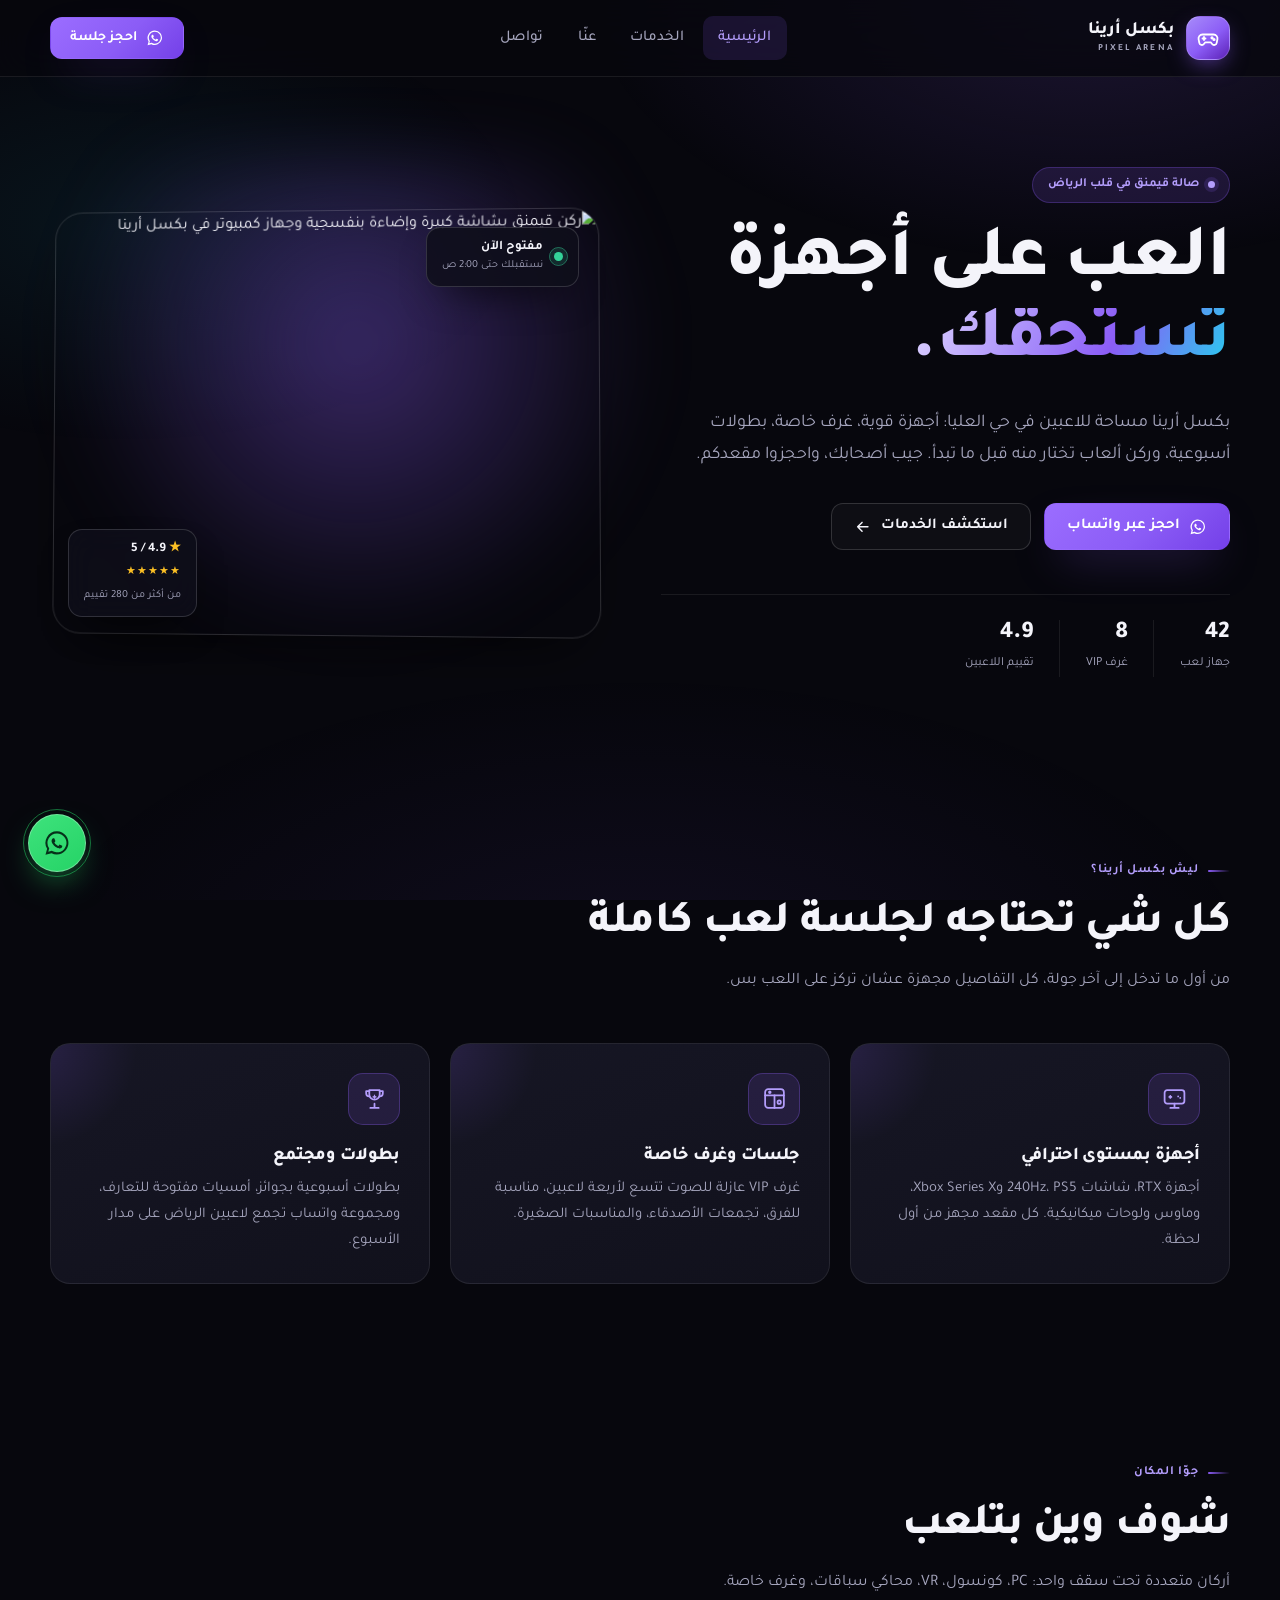
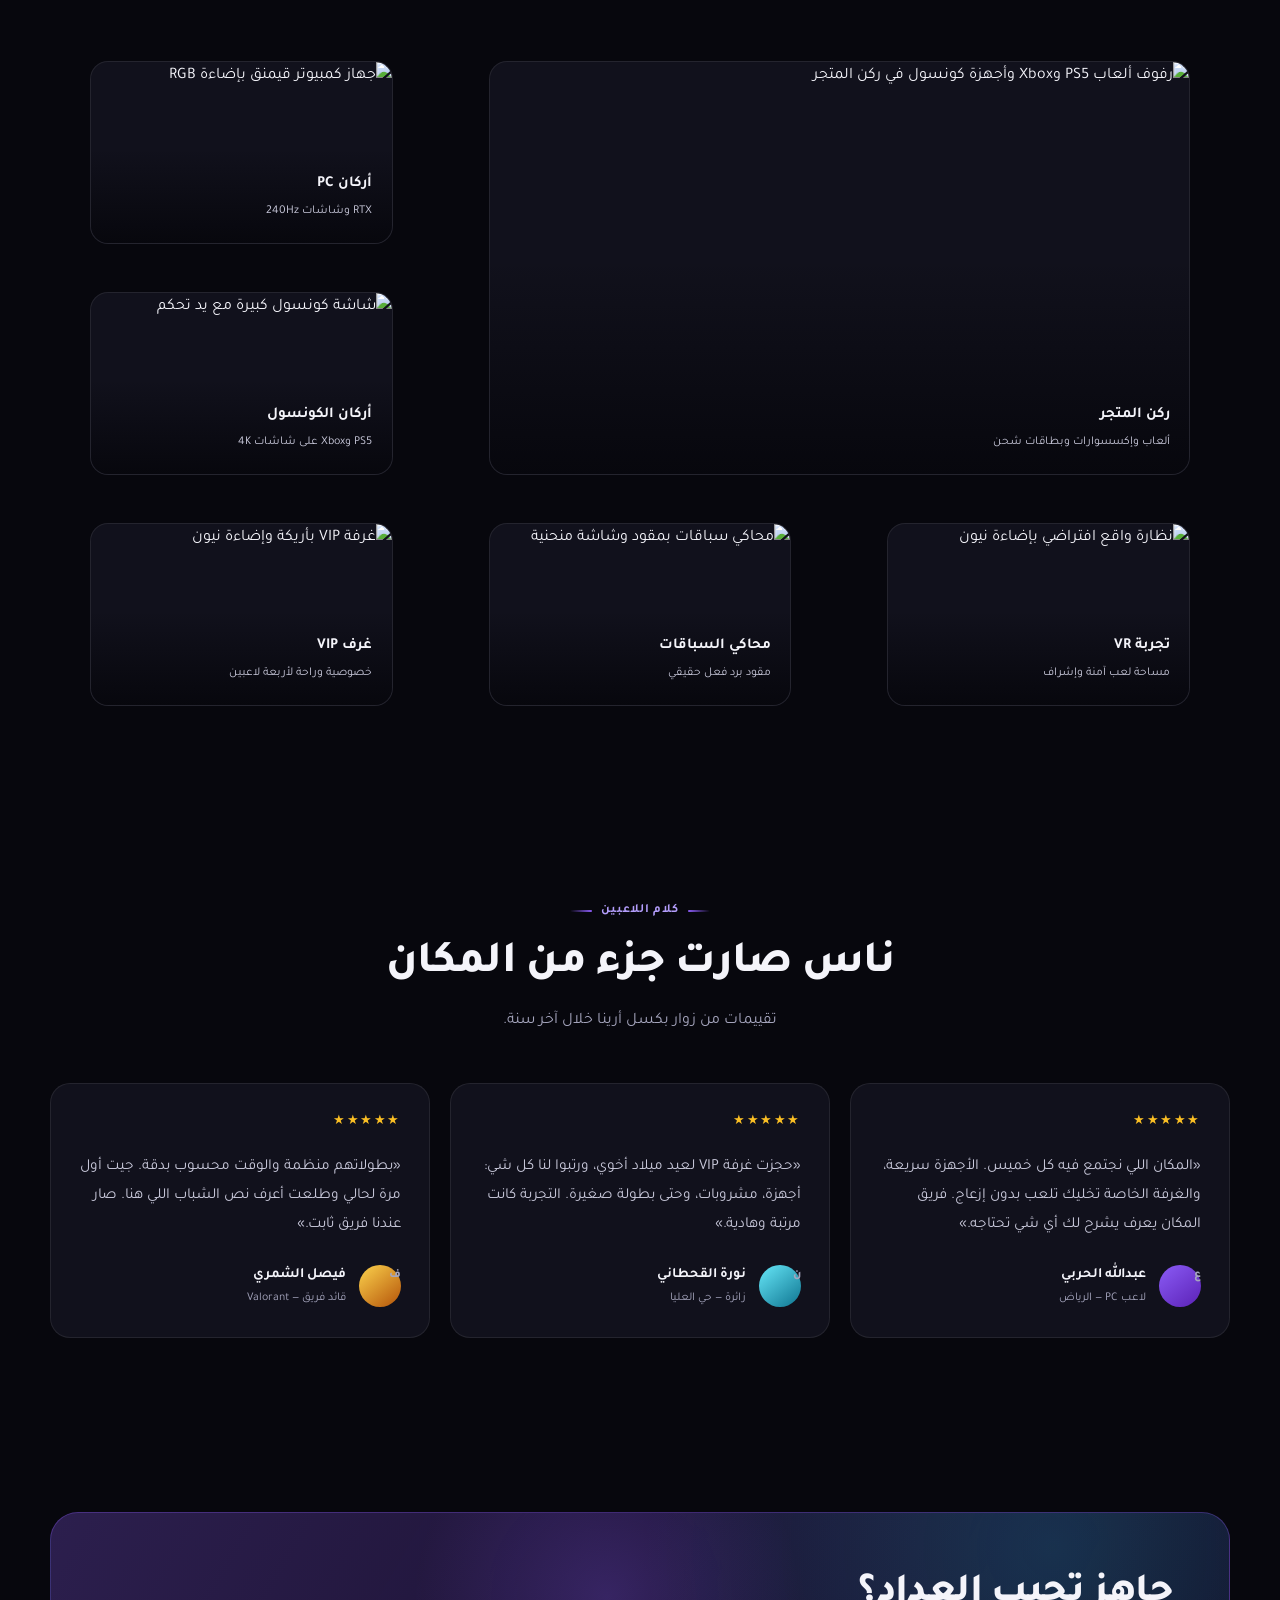
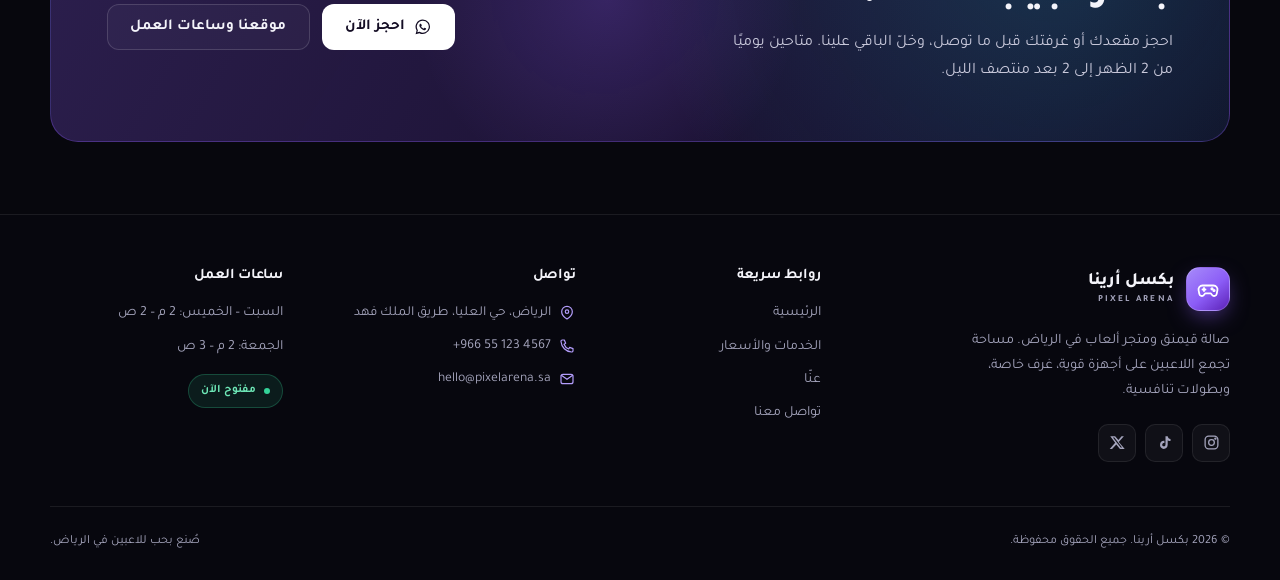
==== index.html @ 1a5d4d5c "Add files via upload" ====
<!DOCTYPE html>
<html lang="ar" dir="rtl">
<head>
  <meta charset="utf-8">
  <meta name="viewport" content="width=device-width, initial-scale=1">
  <title>بكسل أرينا | صالة قيمنق ومتجر ألعاب في الرياض</title>
  <meta name="description" content="بكسل أرينا: صالة قيمنق في حي العليا بالرياض. أجهزة PC وPS5 وVR، غرف VIP خاصة، بطولات أسبوعية، وركن لبيع الألعاب. احجز جلستك عبر واتساب.">
  <meta name="theme-color" content="#07070d">
  <link rel="icon" href="assets/favicon.svg" type="image/svg+xml">
  <link rel="preconnect" href="https://fonts.googleapis.com">
  <link rel="preconnect" href="https://fonts.gstatic.com" crossorigin>
  <link href="https://fonts.googleapis.com/css2?family=Tajawal:wght@400;500;700;800&display=swap" rel="stylesheet">
  <link rel="stylesheet" href="style.css">
  <script>document.documentElement.classList.add("js");</script>
</head>
<body>
  <a class="skip-link" href="#main">تجاوز إلى المحتوى</a>

  <header class="site-header">
    <div class="container header-inner">
      <a class="brand" href="index.html" aria-label="بكسل أرينا — الصفحة الرئيسية">
        <span class="brand-mark" aria-hidden="true">
          <svg viewBox="0 0 24 24" fill="none" stroke="currentColor" stroke-width="1.8" stroke-linecap="round" stroke-linejoin="round">
            <path d="M6.5 8.5h11a4 4 0 0 1 3.9 4.9l-.7 3.4a2.6 2.6 0 0 1-4.6 1.2l-1.4-1.7H9.3l-1.4 1.7a2.6 2.6 0 0 1-4.6-1.2l-.7-3.4a4 4 0 0 1 3.9-4.9Z"/>
            <path d="M8 11v3M6.5 12.5h3"/>
            <circle cx="16" cy="11.8" r=".7" fill="currentColor"/>
            <circle cx="18" cy="13.5" r=".7" fill="currentColor"/>
          </svg>
        </span>
        <span class="brand-text">
          <span class="brand-name">بكسل أرينا</span>
          <span class="brand-sub">PIXEL ARENA</span>
        </span>
      </a>

      <nav class="nav" id="site-nav" aria-label="التنقل الرئيسي">
        <ul class="nav-list">
          <li><a class="nav-link is-active" href="index.html" aria-current="page">الرئيسية</a></li>
          <li><a class="nav-link" href="services.html">الخدمات</a></li>
          <li><a class="nav-link" href="about.html">عنّا</a></li>
          <li><a class="nav-link" href="contact.html">تواصل</a></li>
        </ul>
        <a class="btn btn-primary nav-cta" href="https://wa.me/966551234567?text=مرحبًا%20بكسل%20أرينا،%20أبغى%20أحجز%20جلسة" target="_blank" rel="noopener noreferrer">
          <svg class="icon" viewBox="0 0 24 24" fill="currentColor" aria-hidden="true"><path d="M12.04 2a9.9 9.9 0 0 0-8.5 15l-1.4 5.1 5.2-1.4A9.9 9.9 0 1 0 12.04 2Zm0 1.8a8.1 8.1 0 1 1-4.1 15.1l-.4-.2-3 .8.8-2.9-.2-.4a8.1 8.1 0 0 1 6.9-12.4Zm-3.2 4.1c-.2 0-.5.1-.7.4-.2.3-.8.8-.8 1.9s.8 2.2.9 2.4c.1.2 1.6 2.5 3.9 3.4 1.9.8 2.3.6 2.7.6.4 0 1.3-.5 1.5-1.1.2-.6.2-1 .1-1.1-.1-.1-.2-.2-.4-.3l-1.5-.7c-.2-.1-.4-.1-.5.1l-.6.8c-.1.2-.3.2-.5.1-.2-.1-.9-.3-1.8-1.1-.7-.6-1.1-1.3-1.3-1.5-.1-.2 0-.3.1-.4l.4-.5c.1-.2.1-.3.2-.5.1-.2 0-.3 0-.4l-.7-1.7c-.2-.4-.4-.4-.5-.4h-.5Z"/></svg>
          احجز جلسة
        </a>
      </nav>

      <div class="header-actions">
        <a class="btn btn-primary header-cta" href="https://wa.me/966551234567?text=مرحبًا%20بكسل%20أرينا،%20أبغى%20أحجز%20جلسة" target="_blank" rel="noopener noreferrer">
          <svg class="icon" viewBox="0 0 24 24" fill="currentColor" aria-hidden="true"><path d="M12.04 2a9.9 9.9 0 0 0-8.5 15l-1.4 5.1 5.2-1.4A9.9 9.9 0 1 0 12.04 2Zm0 1.8a8.1 8.1 0 1 1-4.1 15.1l-.4-.2-3 .8.8-2.9-.2-.4a8.1 8.1 0 0 1 6.9-12.4Zm-3.2 4.1c-.2 0-.5.1-.7.4-.2.3-.8.8-.8 1.9s.8 2.2.9 2.4c.1.2 1.6 2.5 3.9 3.4 1.9.8 2.3.6 2.7.6.4 0 1.3-.5 1.5-1.1.2-.6.2-1 .1-1.1-.1-.1-.2-.2-.4-.3l-1.5-.7c-.2-.1-.4-.1-.5.1l-.6.8c-.1.2-.3.2-.5.1-.2-.1-.9-.3-1.8-1.1-.7-.6-1.1-1.3-1.3-1.5-.1-.2 0-.3.1-.4l.4-.5c.1-.2.1-.3.2-.5.1-.2 0-.3 0-.4l-.7-1.7c-.2-.4-.4-.4-.5-.4h-.5Z"/></svg>
          احجز جلسة
        </a>
        <button class="nav-toggle" type="button" aria-label="فتح القائمة" aria-expanded="false" aria-controls="site-nav">
          <span></span><span></span><span></span>
        </button>
      </div>
    </div>
  </header>

  <main id="main">
    <!-- الترحيب -->
    <section class="hero">
      <div class="container hero-grid">
        <div class="hero-copy reveal">
          <span class="eyebrow"><span class="eyebrow-dot"></span> صالة قيمنق في قلب الرياض</span>
          <h1>العب على أجهزة <span class="gradient-text">تستحقك.</span></h1>
          <p class="hero-lead">
            بكسل أرينا مساحة للاعبين في حي العليا: أجهزة قوية، غرف خاصة، بطولات أسبوعية،
            وركن ألعاب تختار منه قبل ما تبدأ. جيب أصحابك، واحجزوا مقعدكم.
          </p>
          <div class="hero-actions">
            <a class="btn btn-primary" href="https://wa.me/966551234567?text=مرحبًا%20بكسل%20أرينا،%20أبغى%20أحجز%20جلسة" target="_blank" rel="noopener noreferrer">
              <svg class="icon" viewBox="0 0 24 24" fill="currentColor" aria-hidden="true"><path d="M12.04 2a9.9 9.9 0 0 0-8.5 15l-1.4 5.1 5.2-1.4A9.9 9.9 0 1 0 12.04 2Zm0 1.8a8.1 8.1 0 1 1-4.1 15.1l-.4-.2-3 .8.8-2.9-.2-.4a8.1 8.1 0 0 1 6.9-12.4Zm-3.2 4.1c-.2 0-.5.1-.7.4-.2.3-.8.8-.8 1.9s.8 2.2.9 2.4c.1.2 1.6 2.5 3.9 3.4 1.9.8 2.3.6 2.7.6.4 0 1.3-.5 1.5-1.1.2-.6.2-1 .1-1.1-.1-.1-.2-.2-.4-.3l-1.5-.7c-.2-.1-.4-.1-.5.1l-.6.8c-.1.2-.3.2-.5.1-.2-.1-.9-.3-1.8-1.1-.7-.6-1.1-1.3-1.3-1.5-.1-.2 0-.3.1-.4l.4-.5c.1-.2.1-.3.2-.5.1-.2 0-.3 0-.4l-.7-1.7c-.2-.4-.4-.4-.5-.4h-.5Z"/></svg>
              احجز عبر واتساب
            </a>
            <a class="btn btn-ghost" href="services.html">
              استكشف الخدمات
              <svg class="icon" viewBox="0 0 24 24" fill="none" stroke="currentColor" stroke-width="2" stroke-linecap="round" stroke-linejoin="round" aria-hidden="true"><path d="M19 12H5M11 18l-6-6 6-6"/></svg>
            </a>
          </div>
          <div class="hero-stats">
            <div class="hero-stat"><strong>42</strong><span>جهاز لعب</span></div>
            <div class="hero-stat"><strong>8</strong><span>غرف VIP</span></div>
            <div class="hero-stat"><strong>4.9</strong><span>تقييم اللاعبين</span></div>
          </div>
        </div>

        <div class="hero-visual reveal">
          <div class="hero-art">
            <img src="assets/hero.svg" alt="ركن قيمنق بشاشة كبيرة وإضاءة بنفسجية وجهاز كمبيوتر في بكسل أرينا" width="900" height="700">
          </div>
          <div class="float-badge float-badge--open">
            <span class="live-dot" aria-hidden="true"></span>
            <div>
              <strong>مفتوح الآن</strong>
              <small>نستقبلك حتى 2:00 ص</small>
            </div>
          </div>
          <div class="float-badge float-badge--rating">
            <div>
              <strong><span class="rating-star">★</span> 4.9 / 5</strong>
              <span class="rating-stars" aria-hidden="true">★★★★★</span>
              <small>من أكثر من 280 تقييم</small>
            </div>
          </div>
        </div>
      </div>
    </section>

    <!-- المميزات -->
    <section class="section" aria-labelledby="features-title">
      <div class="container">
        <div class="section-head reveal">
          <span class="kicker">ليش بكسل أرينا؟</span>
          <h2 class="section-title" id="features-title">كل شي تحتاجه لجلسة لعب كاملة</h2>
          <p class="section-text">
            من أول ما تدخل إلى آخر جولة، كل التفاصيل مجهزة عشان تركز على اللعب بس.
          </p>
        </div>

        <div class="features-grid">
          <article class="feature-card reveal">
            <span class="feature-icon" aria-hidden="true">
              <svg viewBox="0 0 24 24" fill="none" stroke="currentColor" stroke-width="1.7" stroke-linecap="round" stroke-linejoin="round">
                <rect x="2.5" y="4" width="19" height="13" rx="2.5"/>
                <path d="M8 21h8M12 17v4"/>
                <path d="M7 10.5h2M8 9.5v2M15.5 10h.01M17.5 11.5h.01"/>
              </svg>
            </span>
            <h3>أجهزة بمستوى احترافي</h3>
            <p>أجهزة RTX، شاشات 240Hz، PS5 وXbox Series X، وماوس ولوحات ميكانيكية. كل مقعد مجهز من أول لحظة.</p>
          </article>

          <article class="feature-card reveal">
            <span class="feature-icon" aria-hidden="true">
              <svg viewBox="0 0 24 24" fill="none" stroke="currentColor" stroke-width="1.7" stroke-linecap="round" stroke-linejoin="round">
                <rect x="3" y="3" width="18" height="18" rx="3"/>
                <path d="M3 9h18"/>
                <path d="M12 9v12"/>
                <circle cx="7.5" cy="6" r=".8" fill="currentColor"/>
                <circle cx="16.5" cy="15.5" r="1.6"/>
              </svg>
            </span>
            <h3>جلسات وغرف خاصة</h3>
            <p>غرف VIP عازلة للصوت تتسع لأربعة لاعبين، مناسبة للفرق، تجمعات الأصدقاء، والمناسبات الصغيرة.</p>
          </article>

          <article class="feature-card reveal">
            <span class="feature-icon" aria-hidden="true">
              <svg viewBox="0 0 24 24" fill="none" stroke="currentColor" stroke-width="1.7" stroke-linecap="round" stroke-linejoin="round">
                <path d="M8 21h8M12 17v4M7 4h10v4a5 5 0 0 1-10 0Z"/>
                <path d="M7 5H4v2a3 3 0 0 0 3 3M17 5h3v2a3 3 0 0 1-3 3"/>
                <path d="m12 8 .8 1.7 1.7.8-1.7.8L12 13l-.8-1.7-1.7-.8 1.7-.8Z" fill="currentColor" stroke="none"/>
              </svg>
            </span>
            <h3>بطولات ومجتمع</h3>
            <p>بطولات أسبوعية بجوائز، أمسيات مفتوحة للتعارف، ومجموعة واتساب تجمع لاعبين الرياض على مدار الأسبوع.</p>
          </article>
        </div>
      </div>
    </section>

    <!-- الصور -->
    <section class="section section--tight" aria-labelledby="gallery-title">
      <div class="container">
        <div class="section-head reveal">
          <span class="kicker">جوّا المكان</span>
          <h2 class="section-title" id="gallery-title">شوف وين بتلعب</h2>
          <p class="section-text">
            أركان متعددة تحت سقف واحد: PC، كونسول، VR، محاكي سباقات، وغرف خاصة.
          </p>
        </div>

        <div class="gallery-grid">
          <figure class="gallery-item gallery-item--featured reveal">
            <img src="assets/games-store.webp" alt="رفوف ألعاب PS5 وXbox وأجهزة كونسول في ركن المتجر" width="960" height="540" loading="lazy">
            <figcaption class="gallery-caption">
              <strong>ركن المتجر</strong>
              <span>ألعاب وإكسسوارات وبطاقات شحن</span>
            </figcaption>
          </figure>

          <figure class="gallery-item reveal">
            <img src="assets/pc.svg" alt="جهاز كمبيوتر قيمنق بإضاءة RGB" width="800" height="600" loading="lazy">
            <figcaption class="gallery-caption">
              <strong>أركان PC</strong>
              <span>RTX وشاشات 240Hz</span>
            </figcaption>
          </figure>

          <figure class="gallery-item reveal">
            <img src="assets/console.svg" alt="شاشة كونسول كبيرة مع يد تحكم" width="800" height="600" loading="lazy">
            <figcaption class="gallery-caption">
              <strong>أركان الكونسول</strong>
              <span>PS5 وXbox على شاشات 4K</span>
            </figcaption>
          </figure>

          <figure class="gallery-item reveal">
            <img src="assets/vr.svg" alt="نظارة واقع افتراضي بإضاءة نيون" width="800" height="600" loading="lazy">
            <figcaption class="gallery-caption">
              <strong>تجربة VR</strong>
              <span>مساحة لعب آمنة وإشراف</span>
            </figcaption>
          </figure>

          <figure class="gallery-item reveal">
            <img src="assets/racing.svg" alt="محاكي سباقات بمقود وشاشة منحنية" width="800" height="600" loading="lazy">
            <figcaption class="gallery-caption">
              <strong>محاكي السباقات</strong>
              <span>مقود برد فعل حقيقي</span>
            </figcaption>
          </figure>

          <figure class="gallery-item reveal">
            <img src="assets/lounge.svg" alt="غرفة VIP بأريكة وإضاءة نيون" width="800" height="600" loading="lazy">
            <figcaption class="gallery-caption">
              <strong>غرف VIP</strong>
              <span>خصوصية وراحة لأربعة لاعبين</span>
            </figcaption>
          </figure>
        </div>
      </div>
    </section>

    <!-- الآراء -->
    <section class="section" aria-labelledby="reviews-title">
      <div class="container">
        <div class="section-head section-head--center reveal">
          <span class="kicker">كلام اللاعبين</span>
          <h2 class="section-title" id="reviews-title">ناس صارت جزء من المكان</h2>
          <p class="section-text">تقييمات من زوار بكسل أرينا خلال آخر سنة.</p>
        </div>

        <div class="testimonials-grid">
          <article class="quote-card reveal">
            <div class="quote-stars" aria-label="تقييم 5 من 5">★★★★★</div>
            <blockquote>
              «المكان اللي نجتمع فيه كل خميس. الأجهزة سريعة، والغرفة الخاصة تخليك تلعب بدون إزعاج.
              فريق المكان يعرف يشرح لك أي شي تحتاجه.»
            </blockquote>
            <div class="quote-person">
              <span class="avatar" aria-hidden="true">ع</span>
              <div>
                <strong>عبدالله الحربي</strong>
                <span>لاعب PC — الرياض</span>
              </div>
            </div>
          </article>

          <article class="quote-card reveal">
            <div class="quote-stars" aria-label="تقييم 5 من 5">★★★★★</div>
            <blockquote>
              «حجزت غرفة VIP لعيد ميلاد أخوي، ورتبوا لنا كل شي: أجهزة، مشروبات، وحتى بطولة صغيرة.
              التجربة كانت مرتبة وهادية.»
            </blockquote>
            <div class="quote-person">
              <span class="avatar avatar--cyan" aria-hidden="true">ن</span>
              <div>
                <strong>نورة القحطاني</strong>
                <span>زائرة — حي العليا</span>
              </div>
            </div>
          </article>

          <article class="quote-card reveal">
            <div class="quote-stars" aria-label="تقييم 5 من 5">★★★★★</div>
            <blockquote>
              «بطولاتهم منظمة والوقت محسوب بدقة. جيت أول مرة لحالي وطلعت أعرف نص الشباب اللي هنا.
              صار عندنا فريق ثابت.»
            </blockquote>
            <div class="quote-person">
              <span class="avatar avatar--amber" aria-hidden="true">ف</span>
              <div>
                <strong>فيصل الشمري</strong>
                <span>قائد فريق — Valorant</span>
              </div>
            </div>
          </article>
        </div>
      </div>
    </section>

    <!-- دعوة للحجز -->
    <section class="section section--tight">
      <div class="container">
        <div class="cta-band reveal">
          <div>
            <h2>جاهز تجيب العداد؟</h2>
            <p>احجز مقعدك أو غرفتك قبل ما توصل، وخلّ الباقي علينا. متاحين يوميًا من 2 الظهر إلى 2 بعد منتصف الليل.</p>
          </div>
          <div class="cta-actions">
            <a class="btn btn-light" href="https://wa.me/966551234567?text=مرحبًا%20بكسل%20أرينا،%20أبغى%20أحجز%20جلسة" target="_blank" rel="noopener noreferrer">
              <svg class="icon" viewBox="0 0 24 24" fill="currentColor" aria-hidden="true"><path d="M12.04 2a9.9 9.9 0 0 0-8.5 15l-1.4 5.1 5.2-1.4A9.9 9.9 0 1 0 12.04 2Zm0 1.8a8.1 8.1 0 1 1-4.1 15.1l-.4-.2-3 .8.8-2.9-.2-.4a8.1 8.1 0 0 1 6.9-12.4Zm-3.2 4.1c-.2 0-.5.1-.7.4-.2.3-.8.8-.8 1.9s.8 2.2.9 2.4c.1.2 1.6 2.5 3.9 3.4 1.9.8 2.3.6 2.7.6.4 0 1.3-.5 1.5-1.1.2-.6.2-1 .1-1.1-.1-.1-.2-.2-.4-.3l-1.5-.7c-.2-.1-.4-.1-.5.1l-.6.8c-.1.2-.3.2-.5.1-.2-.1-.9-.3-1.8-1.1-.7-.6-1.1-1.3-1.3-1.5-.1-.2 0-.3.1-.4l.4-.5c.1-.2.1-.3.2-.5.1-.2 0-.3 0-.4l-.7-1.7c-.2-.4-.4-.4-.5-.4h-.5Z"/></svg>
              احجز الآن
            </a>
            <a class="btn btn-ghost" href="contact.html">موقعنا وساعات العمل</a>
          </div>
        </div>
      </div>
    </section>
  </main>

  <footer class="site-footer">
    <div class="container">
      <div class="footer-grid">
        <div class="footer-brand">
          <a class="brand" href="index.html" aria-label="بكسل أرينا — الصفحة الرئيسية">
            <span class="brand-mark" aria-hidden="true">
              <svg viewBox="0 0 24 24" fill="none" stroke="currentColor" stroke-width="1.8" stroke-linecap="round" stroke-linejoin="round">
                <path d="M6.5 8.5h11a4 4 0 0 1 3.9 4.9l-.7 3.4a2.6 2.6 0 0 1-4.6 1.2l-1.4-1.7H9.3l-1.4 1.7a2.6 2.6 0 0 1-4.6-1.2l-.7-3.4a4 4 0 0 1 3.9-4.9Z"/>
                <path d="M8 11v3M6.5 12.5h3"/>
                <circle cx="16" cy="11.8" r=".7" fill="currentColor"/>
                <circle cx="18" cy="13.5" r=".7" fill="currentColor"/>
              </svg>
            </span>
            <span class="brand-text">
              <span class="brand-name">بكسل أرينا</span>
              <span class="brand-sub">PIXEL ARENA</span>
            </span>
          </a>
          <p>صالة قيمنق ومتجر ألعاب في الرياض. مساحة تجمع اللاعبين على أجهزة قوية، غرف خاصة، وبطولات تنافسية.</p>
          <div class="socials">
            <a class="social-link" href="https://www.instagram.com/" target="_blank" rel="noopener noreferrer" aria-label="إنستغرام بكسل أرينا">
              <svg viewBox="0 0 24 24" fill="none" stroke="currentColor" stroke-width="1.8" stroke-linecap="round" stroke-linejoin="round" aria-hidden="true"><rect x="3" y="3" width="18" height="18" rx="5"/><circle cx="12" cy="12" r="4"/><circle cx="17.5" cy="6.5" r=".8" fill="currentColor"/></svg>
            </a>
            <a class="social-link" href="https://www.tiktok.com/" target="_blank" rel="noopener noreferrer" aria-label="تيك توك بكسل أرينا">
              <svg viewBox="0 0 24 24" fill="currentColor" aria-hidden="true"><path d="M16.5 3c.4 2.2 1.8 3.7 4 4v3c-1.5 0-2.9-.5-4-1.3v6.6c0 3.6-2.4 5.7-5.5 5.7A5.3 5.3 0 0 1 5.7 15c0-3.3 2.7-5.6 6.2-5.3v3.1c-1.7-.3-3.1.7-3.1 2.2 0 1.4 1 2.4 2.3 2.4 1.4 0 2.3-1 2.3-2.7V3Z"/></svg>
            </a>
            <a class="social-link" href="https://x.com/" target="_blank" rel="noopener noreferrer" aria-label="إكس بكسل أرينا">
              <svg viewBox="0 0 24 24" fill="currentColor" aria-hidden="true"><path d="M17.7 3H21l-7.2 8.2L22.2 21H15.5l-5.2-6.2L4.3 21H1l7.7-8.8L1.8 3h6.8l4.7 5.6Zm-1.2 16h1.9L7.5 4.9H5.5Z"/></svg>
            </a>
          </div>
        </div>

        <div>
          <h3 class="footer-title">روابط سريعة</h3>
          <ul class="footer-links">
            <li><a href="index.html">الرئيسية</a></li>
            <li><a href="services.html">الخدمات والأسعار</a></li>
            <li><a href="about.html">عنّا</a></li>
            <li><a href="contact.html">تواصل معنا</a></li>
          </ul>
        </div>

        <div>
          <h3 class="footer-title">تواصل</h3>
          <ul class="footer-links footer-contact">
            <li>
              <svg class="icon" viewBox="0 0 24 24" fill="none" stroke="currentColor" stroke-width="1.8" stroke-linecap="round" stroke-linejoin="round" aria-hidden="true"><path d="M20 10c0 6-8 11-8 11S4 16 4 10a8 8 0 1 1 16 0Z"/><circle cx="12" cy="10" r="2.6"/></svg>
              <span>الرياض، حي العليا، طريق الملك فهد</span>
            </li>
            <li>
              <svg class="icon" viewBox="0 0 24 24" fill="none" stroke="currentColor" stroke-width="1.8" stroke-linecap="round" stroke-linejoin="round" aria-hidden="true"><path d="M5 3h3l2 5-2.5 1.5a12 12 0 0 0 7 7L16 14l5 2v3a2 2 0 0 1-2.2 2A17 17 0 0 1 3 5.2 2 2 0 0 1 5 3Z"/></svg>
              <a href="tel:+966551234567" dir="ltr">+966 55 123 4567</a>
            </li>
            <li>
              <svg class="icon" viewBox="0 0 24 24" fill="none" stroke="currentColor" stroke-width="1.8" stroke-linecap="round" stroke-linejoin="round" aria-hidden="true"><rect x="3" y="5" width="18" height="14" rx="3"/><path d="m3.5 6.5 8.5 6 8.5-6"/></svg>
              <a href="mailto:hello@pixelarena.sa" dir="ltr">hello@pixelarena.sa</a>
            </li>
          </ul>
        </div>

        <div>
          <h3 class="footer-title">ساعات العمل</h3>
          <ul class="footer-links">
            <li>السبت – الخميس: 2 م – 2 ص</li>
            <li>الجمعة: 2 م – 3 ص</li>
          </ul>
          <span class="hours-badge">مفتوح الآن</span>
        </div>
      </div>

      <div class="footer-bottom">
        <p>© <span data-year>2026</span> بكسل أرينا. جميع الحقوق محفوظة.</p>
        <p>صُنع بحب للاعبين في الرياض.</p>
      </div>
    </div>
  </footer>

  <a class="wa-float" href="https://wa.me/966551234567?text=مرحبًا%20بكسل%20أرينا،%20أبغى%20أحجز%20جلسة" target="_blank" rel="noopener noreferrer" aria-label="تواصل مع بكسل أرينا عبر واتساب">
    <svg viewBox="0 0 24 24" fill="currentColor" aria-hidden="true"><path d="M12.04 2a9.9 9.9 0 0 0-8.5 15l-1.4 5.1 5.2-1.4A9.9 9.9 0 1 0 12.04 2Zm0 1.8a8.1 8.1 0 1 1-4.1 15.1l-.4-.2-3 .8.8-2.9-.2-.4a8.1 8.1 0 0 1 6.9-12.4Zm-3.2 4.1c-.2 0-.5.1-.7.4-.2.3-.8.8-.8 1.9s.8 2.2.9 2.4c.1.2 1.6 2.5 3.9 3.4 1.9.8 2.3.6 2.7.6.4 0 1.3-.5 1.5-1.1.2-.6.2-1 .1-1.1-.1-.1-.2-.2-.4-.3l-1.5-.7c-.2-.1-.4-.1-.5.1l-.6.8c-.1.2-.3.2-.5.1-.2-.1-.9-.3-1.8-1.1-.7-.6-1.1-1.3-1.3-1.5-.1-.2 0-.3.1-.4l.4-.5c.1-.2.1-.3.2-.5.1-.2 0-.3 0-.4l-.7-1.7c-.2-.4-.4-.4-.5-.4h-.5Z"/></svg>
  </a>

  <script src="script.js" defer></script>
</body>
</html>
---- style.css ----
/* ============================================================
   بكسل أرينا — بكسل أرينا | PIXEL ARENA
   ملف الأنماط المشترك لجميع الصفحات
   ============================================================ */

/* ---------- 1. المتغيرات والأساسيات ---------- */
:root {
  --bg: #07070d;
  --bg-soft: #0b0b14;
  --surface: #11111c;
  --surface-2: #161624;
  --surface-3: #1d1d2e;

  --text: #f4f4fa;
  --muted: #a5a5bd;
  --muted-strong: #c9c9db;

  --accent: #8b5cf6;
  --accent-strong: #b39dfb;
  --accent-deep: #5b21b6;
  --accent-soft: rgba(139, 92, 246, 0.14);
  --cyan: #22d3ee;
  --green: #25d366;
  --amber: #fbbf24;

  --line: rgba(255, 255, 255, 0.08);
  --line-strong: rgba(255, 255, 255, 0.15);

  --radius-sm: 12px;
  --radius: 20px;
  --radius-lg: 28px;

  --shadow: 0 24px 60px -24px rgba(0, 0, 0, 0.85);
  --shadow-accent: 0 18px 45px -18px rgba(139, 92, 246, 0.6);

  --container: 1180px;
  --gutter: clamp(1rem, 4vw, 2.5rem);
  --header-h: 76px;

  --font: "Tajawal", "Segoe UI", Tahoma, sans-serif;

  --ease: cubic-bezier(0.22, 1, 0.36, 1);
}

*,
*::before,
*::after {
  box-sizing: border-box;
}

html {
  scroll-behavior: smooth;
  -webkit-text-size-adjust: 100%;
  scroll-padding-block-start: calc(var(--header-h) + 1.5rem);
}

body {
  margin: 0;
  min-height: 100vh;
  overflow-x: hidden;
  font-family: var(--font);
  font-size: 1rem;
  line-height: 1.75;
  color: var(--text);
  background-color: var(--bg);
  text-rendering: optimizeLegibility;
  -webkit-font-smoothing: antialiased;
}

body::before {
  content: "";
  position: fixed;
  inset: 0;
  z-index: -1;
  pointer-events: none;
  background:
    radial-gradient(ellipse 60% 45% at 85% 0%, rgba(139, 92, 246, 0.16), transparent 65%),
    radial-gradient(ellipse 45% 35% at 10% 25%, rgba(34, 211, 238, 0.07), transparent 70%),
    radial-gradient(ellipse 70% 50% at 50% 110%, rgba(139, 92, 246, 0.08), transparent 70%);
}

h1,
h2,
h3,
h4 {
  margin: 0;
  font-weight: 800;
  line-height: 1.25;
  letter-spacing: -0.015em;
}

p {
  margin: 0;
}

ul,
ol {
  margin: 0;
  padding: 0;
  list-style: none;
}

a {
  color: inherit;
  text-decoration: none;
}

img,
svg {
  display: block;
  max-width: 100%;
}

img {
  height: auto;
}

button,
input,
select,
textarea {
  font: inherit;
  color: inherit;
}

button {
  cursor: pointer;
}

::selection {
  color: #fff;
  background: var(--accent);
}

:focus-visible {
  outline: 2px solid var(--accent-strong);
  outline-offset: 3px;
  border-radius: 6px;
}

/* ---------- 2. أدوات مساعدة ---------- */
.container {
  width: min(var(--container), calc(100% - (var(--gutter) * 2)));
  margin-inline: auto;
}

.sr-only {
  position: absolute;
  width: 1px;
  height: 1px;
  padding: 0;
  margin: -1px;
  overflow: hidden;
  clip: rect(0, 0, 0, 0);
  white-space: nowrap;
  border: 0;
}

.skip-link {
  position: fixed;
  inset-block-start: 0.75rem;
  inset-inline-start: 0.75rem;
  z-index: 200;
  padding: 0.7rem 1.1rem;
  font-weight: 700;
  color: #0b0714;
  background: var(--accent-strong);
  border-radius: 10px;
  transform: translateY(-160%);
  transition: transform 0.25s var(--ease);
}

.skip-link:focus {
  transform: translateY(0);
}

.icon {
  width: 1.25rem;
  height: 1.25rem;
  flex-shrink: 0;
}

/* ---------- 3. الأزرار ---------- */
.btn {
  display: inline-flex;
  align-items: center;
  justify-content: center;
  gap: 0.55rem;
  padding: 0.82rem 1.4rem;
  font-size: 0.95rem;
  font-weight: 700;
  line-height: 1.2;
  border: 1px solid transparent;
  border-radius: 12px;
  transition:
    transform 0.25s var(--ease),
    background-color 0.25s ease,
    border-color 0.25s ease,
    box-shadow 0.25s ease;
}

.btn .icon {
  width: 1.1rem;
  height: 1.1rem;
}

.btn:hover {
  transform: translateY(-2px);
}

.btn:active {
  transform: translateY(0);
}

.btn-primary {
  color: #fff;
  background: linear-gradient(135deg, #9b6dff, var(--accent) 55%, #7440e8);
  box-shadow: var(--shadow-accent);
}

.btn-primary:hover {
  box-shadow: 0 22px 50px -16px rgba(139, 92, 246, 0.8);
}

.btn-ghost {
  color: var(--text);
  background: rgba(255, 255, 255, 0.03);
  border-color: var(--line-strong);
}

.btn-ghost:hover {
  background: rgba(255, 255, 255, 0.07);
  border-color: rgba(255, 255, 255, 0.28);
}

.btn-light {
  color: #140d24;
  background: #fff;
}

.btn-light:hover {
  background: #ece7ff;
}

.btn-block {
  width: 100%;
}

/* ---------- 4. الترويسة والتنقل ---------- */
.site-header {
  position: sticky;
  inset-block-start: 0;
  z-index: 100;
  background: rgba(7, 7, 13, 0.78);
  border-block-end: 1px solid var(--line);
  -webkit-backdrop-filter: blur(18px);
  backdrop-filter: blur(18px);
}

.header-inner {
  display: flex;
  align-items: center;
  justify-content: space-between;
  gap: 1.5rem;
  min-height: var(--header-h);
}

.brand {
  display: inline-flex;
  align-items: center;
  gap: 0.75rem;
  flex-shrink: 0;
}

.brand-mark {
  display: grid;
  place-items: center;
  width: 44px;
  height: 44px;
  color: #fff;
  background: linear-gradient(140deg, #a78bfa, var(--accent) 55%, var(--accent-deep));
  border: 1px solid rgba(255, 255, 255, 0.18);
  border-radius: 14px;
  box-shadow: 0 8px 24px -8px rgba(139, 92, 246, 0.8);
}

.brand-mark svg {
  width: 24px;
  height: 24px;
}

.brand-text {
  display: flex;
  flex-direction: column;
  line-height: 1.15;
}

.brand-name {
  font-size: 1.08rem;
  font-weight: 800;
}

.brand-sub {
  margin-block-start: 0.22rem;
  font-size: 0.58rem;
  font-weight: 700;
  letter-spacing: 0.24em;
  color: var(--muted);
}

.nav-list {
  display: flex;
  align-items: center;
  gap: 0.25rem;
}

.nav-link {
  display: block;
  padding: 0.55rem 0.95rem;
  font-size: 0.94rem;
  font-weight: 500;
  color: var(--muted);
  border-radius: 10px;
  transition:
    color 0.2s ease,
    background-color 0.2s ease;
}

.nav-link:hover {
  color: var(--text);
  background: rgba(255, 255, 255, 0.05);
}

.nav-link.is-active {
  color: var(--accent-strong);
  background: var(--accent-soft);
}

.header-actions {
  display: flex;
  align-items: center;
  gap: 0.75rem;
}

.header-cta {
  padding: 0.7rem 1.2rem;
  font-size: 0.88rem;
}

.nav-cta {
  display: none;
}

.nav-toggle {
  display: none;
  flex-direction: column;
  justify-content: center;
  gap: 5px;
  width: 44px;
  height: 44px;
  padding: 0;
  background: rgba(255, 255, 255, 0.04);
  border: 1px solid var(--line-strong);
  border-radius: 12px;
}

.nav-toggle span {
  display: block;
  width: 18px;
  height: 2px;
  margin-inline: auto;
  background: var(--text);
  border-radius: 2px;
  transition:
    transform 0.25s var(--ease),
    opacity 0.2s ease;
}

.nav-toggle[aria-expanded="true"] span:nth-child(1) {
  transform: translateY(7px) rotate(45deg);
}

.nav-toggle[aria-expanded="true"] span:nth-child(2) {
  opacity: 0;
}

.nav-toggle[aria-expanded="true"] span:nth-child(3) {
  transform: translateY(-7px) rotate(-45deg);
}

/* ---------- 5. الواجهة الرئيسية ---------- */
.hero {
  position: relative;
  padding-block: clamp(3rem, 7vw, 6rem) clamp(3rem, 6vw, 5.5rem);
  overflow: clip;
}

.hero-grid {
  display: grid;
  grid-template-columns: 1.02fr 0.98fr;
  align-items: center;
  gap: clamp(2rem, 5vw, 4rem);
}

.eyebrow {
  display: inline-flex;
  align-items: center;
  gap: 0.55rem;
  padding: 0.38rem 0.9rem;
  font-size: 0.78rem;
  font-weight: 700;
  color: var(--accent-strong);
  background: var(--accent-soft);
  border: 1px solid rgba(139, 92, 246, 0.28);
  border-radius: 999px;
}

.eyebrow-dot {
  width: 7px;
  height: 7px;
  background: var(--accent-strong);
  border-radius: 50%;
  box-shadow: 0 0 0 4px rgba(139, 92, 246, 0.16);
}

.hero h1 {
  margin-block-start: 1.35rem;
  font-size: clamp(2.55rem, 6vw, 4.6rem);
  line-height: 1.1;
}

.gradient-text {
  color: transparent;
  background: linear-gradient(115deg, #d8ccff 5%, #a78bfa 38%, var(--accent) 62%, var(--cyan));
  -webkit-background-clip: text;
  background-clip: text;
}

.hero-lead {
  max-width: 54ch;
  margin-block-start: 1.4rem;
  font-size: clamp(1rem, 1.6vw, 1.12rem);
  color: var(--muted);
}

.hero-actions {
  display: flex;
  flex-wrap: wrap;
  gap: 0.8rem;
  margin-block-start: 2rem;
}

.hero-stats {
  display: flex;
  flex-wrap: wrap;
  gap: 0;
  margin-block-start: 2.75rem;
  padding-block-start: 1.6rem;
  border-block-start: 1px solid var(--line);
}

.hero-stat {
  padding-inline-end: 1.6rem;
}

.hero-stat + .hero-stat {
  padding-inline-start: 1.6rem;
  border-inline-start: 1px solid var(--line);
}

.hero-stat strong {
  display: block;
  font-size: 1.5rem;
  font-weight: 800;
  line-height: 1.2;
}

.hero-stat span {
  font-size: 0.78rem;
  color: var(--muted);
}

/* ---------- 6. الرسم البصري للواجهة ---------- */
.hero-visual {
  position: relative;
  isolation: isolate;
}

.hero-visual::before {
  content: "";
  position: absolute;
  inset: -12%;
  z-index: -1;
  background: radial-gradient(circle at 55% 35%, rgba(139, 92, 246, 0.38), transparent 58%);
  filter: blur(35px);
}

.hero-art {
  position: relative;
  overflow: hidden;
  border: 1px solid var(--line-strong);
  border-radius: var(--radius-lg);
  box-shadow: var(--shadow);
  transform: perspective(1100px) rotateY(-3deg) rotateX(1.5deg);
}

.hero-art img {
  width: 100%;
}

.float-badge {
  position: absolute;
  display: flex;
  align-items: center;
  gap: 0.7rem;
  padding: 0.7rem 0.95rem;
  background: rgba(15, 15, 26, 0.86);
  border: 1px solid var(--line-strong);
  border-radius: 14px;
  box-shadow: 0 18px 40px -18px rgba(0, 0, 0, 0.9);
  -webkit-backdrop-filter: blur(14px);
  backdrop-filter: blur(14px);
}

.float-badge--open {
  inset-block-start: 1.1rem;
  inset-inline-start: 1.1rem;
  animation: float-soft 5s ease-in-out infinite;
}

.float-badge--rating {
  inset-block-end: 1.1rem;
  inset-inline-end: 1.1rem;
  animation: float-soft 5s ease-in-out 1.2s infinite;
}

.float-badge strong {
  display: block;
  font-size: 0.82rem;
  line-height: 1.3;
}

.float-badge small {
  display: block;
  font-size: 0.68rem;
  color: var(--muted);
}

.live-dot {
  position: relative;
  width: 9px;
  height: 9px;
  background: #34d399;
  border-radius: 50%;
  box-shadow: 0 0 0 4px rgba(52, 211, 153, 0.15);
}

.live-dot::after {
  content: "";
  position: absolute;
  inset: -5px;
  border: 1px solid rgba(52, 211, 153, 0.5);
  border-radius: 50%;
  animation: ping 2.2s ease-out infinite;
}

.rating-star {
  color: var(--amber);
}

.rating-stars {
  font-size: 0.7rem;
  letter-spacing: 0.08em;
  color: var(--amber);
}

/* ---------- 7. الأقسام العامة ---------- */
.section {
  padding-block: clamp(4rem, 8vw, 6.5rem);
}

.section--tight {
  padding-block: clamp(3rem, 6vw, 4.5rem);
}

.section-head {
  max-width: 650px;
  margin-block-end: clamp(2rem, 4vw, 3rem);
}

.section-head--center {
  margin-inline: auto;
  text-align: center;
}

.kicker {
  display: inline-flex;
  align-items: center;
  gap: 0.6rem;
  margin-block-end: 0.9rem;
  font-size: 0.78rem;
  font-weight: 700;
  letter-spacing: 0.06em;
  color: var(--accent-strong);
}

.kicker::before {
  content: "";
  width: 22px;
  height: 2px;
  background: linear-gradient(90deg, var(--accent), transparent);
  border-radius: 2px;
}

.section-head--center .kicker::after {
  content: "";
  width: 22px;
  height: 2px;
  background: linear-gradient(270deg, var(--accent), transparent);
  border-radius: 2px;
}

.section-title {
  font-size: clamp(1.9rem, 3.8vw, 2.8rem);
}

.section-text {
  margin-block-start: 0.9rem;
  color: var(--muted);
}

.section-head--center .section-text {
  margin-inline: auto;
}

.section-foot {
  display: flex;
  justify-content: center;
  margin-block-start: 2.25rem;
}

/* ---------- 8. المميزات ---------- */
.features-grid {
  display: grid;
  grid-template-columns: repeat(3, 1fr);
  gap: 1.25rem;
}

.feature-card {
  position: relative;
  padding: 1.8rem;
  overflow: hidden;
  background: linear-gradient(160deg, var(--surface-2), var(--surface));
  border: 1px solid var(--line);
  border-radius: var(--radius);
  transition:
    transform 0.3s var(--ease),
    border-color 0.3s ease,
    box-shadow 0.3s ease;
}

.feature-card::after {
  content: "";
  position: absolute;
  inset-block-start: -40%;
  inset-inline-end: -30%;
  width: 200px;
  height: 200px;
  background: radial-gradient(circle, rgba(139, 92, 246, 0.16), transparent 70%);
  pointer-events: none;
}

.feature-card:hover {
  transform: translateY(-5px);
  border-color: rgba(139, 92, 246, 0.38);
  box-shadow: 0 24px 50px -28px rgba(0, 0, 0, 0.9);
}

.feature-icon {
  display: grid;
  place-items: center;
  width: 52px;
  height: 52px;
  margin-block-end: 1.25rem;
  color: var(--accent-strong);
  background: var(--accent-soft);
  border: 1px solid rgba(139, 92, 246, 0.3);
  border-radius: 15px;
}

.feature-icon svg {
  width: 25px;
  height: 25px;
}

.feature-card h3 {
  font-size: 1.12rem;
}

.feature-card p {
  margin-block-start: 0.55rem;
  font-size: 0.93rem;
  color: var(--muted);
}

/* ---------- 9. معرض الصور ---------- */
.gallery-grid {
  display: grid;
  grid-template-columns: repeat(3, 1fr);
  grid-auto-rows: 215px;
  gap: 1rem;
}

.gallery-item {
  position: relative;
  overflow: hidden;
  background: var(--surface);
  border: 1px solid var(--line);
  border-radius: 18px;
}

.gallery-item--featured {
  grid-column: span 2;
  grid-row: span 2;
}

.gallery-item img {
  width: 100%;
  height: 100%;
  object-fit: cover;
  transition: transform 0.7s var(--ease);
}

.gallery-item:hover img {
  transform: scale(1.05);
}

.gallery-item::after {
  content: "";
  position: absolute;
  inset: 0;
  background: linear-gradient(to top, rgba(5, 5, 10, 0.82), transparent 52%);
  pointer-events: none;
}

.gallery-caption {
  position: absolute;
  inset-block-end: 0;
  inset-inline: 0;
  z-index: 1;
  padding: 1.1rem 1.2rem;
}

.gallery-caption strong {
  display: block;
  font-size: 0.95rem;
}

.gallery-caption span {
  font-size: 0.75rem;
  color: var(--muted-strong);
}

/* ---------- 10. آراء اللاعبين ---------- */
.testimonials-grid {
  display: grid;
  grid-template-columns: repeat(3, 1fr);
  gap: 1.25rem;
}

.quote-card {
  display: flex;
  flex-direction: column;
  gap: 1.1rem;
  padding: 1.75rem;
  background: var(--surface);
  border: 1px solid var(--line);
  border-radius: var(--radius);
}

.quote-stars {
  font-size: 0.8rem;
  letter-spacing: 0.12em;
  color: var(--amber);
}

.quote-card blockquote {
  margin: 0;
  font-size: 0.96rem;
  line-height: 1.9;
  color: var(--muted-strong);
}

.quote-person {
  display: flex;
  align-items: center;
  gap: 0.8rem;
  margin-block-start: auto;
  padding-block-start: 0.4rem;
}

.avatar {
  display: grid;
  place-items: center;
  width: 42px;
  height: 42px;
  flex-shrink: 0;
  font-size: 0.82rem;
  font-weight: 800;
  color: #fff;
  background: linear-gradient(140deg, var(--accent), var(--accent-deep));
  border-radius: 50%;
}

.avatar--cyan {
  background: linear-gradient(140deg, #67e8f9, #0e7490);
}

.avatar--amber {
  background: linear-gradient(140deg, #fcd34d, #b45309);
}

.quote-person strong {
  display: block;
  font-size: 0.88rem;
}

.quote-person span {
  display: block;
  font-size: 0.74rem;
  color: var(--muted);
}

/* ---------- 11. شريط الدعوة ---------- */
.cta-band {
  position: relative;
  display: flex;
  flex-wrap: wrap;
  align-items: center;
  justify-content: space-between;
  gap: 1.75rem;
  padding: clamp(2rem, 5vw, 3.5rem);
  overflow: hidden;
  background:
    radial-gradient(circle at 85% 15%, rgba(34, 211, 238, 0.18), transparent 40%),
    linear-gradient(120deg, rgba(139, 92, 246, 0.28), rgba(91, 33, 182, 0.12));
  border: 1px solid rgba(139, 92, 246, 0.32);
  border-radius: var(--radius-lg);
}

.cta-band::after {
  content: "";
  position: absolute;
  inset-block-start: -55%;
  inset-inline-start: 35%;
  width: 420px;
  height: 420px;
  background: radial-gradient(circle, rgba(139, 92, 246, 0.22), transparent 65%);
  pointer-events: none;
}

.cta-band > * {
  position: relative;
  z-index: 1;
}

.cta-band h2 {
  font-size: clamp(1.7rem, 3.5vw, 2.5rem);
}

.cta-band p {
  max-width: 50ch;
  margin-block-start: 0.6rem;
  color: var(--muted-strong);
}

.cta-actions {
  display: flex;
  flex-wrap: wrap;
  gap: 0.75rem;
}

/* ---------- 12. التذييل ---------- */
.site-footer {
  padding-block: 3.25rem 1.75rem;
  background: rgba(9, 9, 16, 0.72);
  border-block-start: 1px solid var(--line);
}

.footer-grid {
  display: grid;
  grid-template-columns: 1.6fr 0.9fr 1.1fr 1fr;
  gap: 2.25rem;
}

.footer-brand p {
  max-width: 34ch;
  margin-block-start: 1rem;
  font-size: 0.9rem;
  color: var(--muted);
}

.footer-title {
  margin-block-end: 1rem;
  font-size: 0.92rem;
  font-weight: 700;
}

.footer-links {
  display: flex;
  flex-direction: column;
  gap: 0.55rem;
  font-size: 0.88rem;
  color: var(--muted);
}

.footer-links a {
  transition: color 0.2s ease;
}

.footer-links a:hover {
  color: var(--accent-strong);
}

.footer-contact li {
  display: flex;
  align-items: flex-start;
  gap: 0.55rem;
  font-size: 0.86rem;
  color: var(--muted);
}

.footer-contact .icon {
  width: 1rem;
  height: 1rem;
  margin-block-start: 0.25rem;
  color: var(--accent-strong);
}

.hours-badge {
  display: inline-flex;
  align-items: center;
  gap: 0.5rem;
  margin-block-start: 0.9rem;
  padding: 0.38rem 0.75rem;
  font-size: 0.72rem;
  font-weight: 700;
  color: #6ee7b7;
  background: rgba(52, 211, 153, 0.1);
  border: 1px solid rgba(52, 211, 153, 0.25);
  border-radius: 999px;
}

.hours-badge::before {
  content: "";
  width: 6px;
  height: 6px;
  background: #34d399;
  border-radius: 50%;
}

.socials {
  display: flex;
  gap: 0.55rem;
  margin-block-start: 1.2rem;
}

.social-link {
  display: grid;
  place-items: center;
  width: 38px;
  height: 38px;
  color: var(--muted);
  background: rgba(255, 255, 255, 0.04);
  border: 1px solid var(--line);
  border-radius: 10px;
  transition:
    color 0.2s ease,
    border-color 0.2s ease,
    background-color 0.2s ease;
}

.social-link:hover {
  color: #fff;
  background: var(--accent-soft);
  border-color: rgba(139, 92, 246, 0.4);
}

.social-link svg {
  width: 17px;
  height: 17px;
}

.footer-bottom {
  display: flex;
  flex-wrap: wrap;
  align-items: center;
  justify-content: space-between;
  gap: 0.75rem;
  margin-block-start: 2.75rem;
  padding-block-start: 1.5rem;
  font-size: 0.78rem;
  color: var(--muted);
  border-block-start: 1px solid var(--line);
}

/* ---------- 13. زر واتساب الثابت ---------- */
.wa-float {
  position: fixed;
  inset-inline-end: clamp(1rem, 3vw, 1.75rem);
  inset-block-end: clamp(1rem, 3vw, 1.75rem);
  z-index: 90;
  display: grid;
  place-items: center;
  width: 58px;
  height: 58px;
  color: #06301a;
  background: linear-gradient(145deg, #3ee27c, var(--green));
  border: 1px solid rgba(255, 255, 255, 0.3);
  border-radius: 50%;
  box-shadow: 0 14px 34px -10px rgba(37, 211, 102, 0.65);
  transition: transform 0.25s var(--ease);
}

.wa-float:hover {
  transform: scale(1.08);
}

.wa-float svg {
  width: 28px;
  height: 28px;
}

.wa-float::before {
  content: "";
  position: absolute;
  inset: -6px;
  z-index: -1;
  border: 1px solid rgba(37, 211, 102, 0.5);
  border-radius: 50%;
  animation: ping 2.4s ease-out infinite;
}

/* ---------- 14. رأس الصفحات الداخلية ---------- */
.page-hero {
  position: relative;
  padding-block: clamp(2.75rem, 6vw, 4.75rem) clamp(2.25rem, 5vw, 3.75rem);
  overflow: hidden;
  background: radial-gradient(ellipse 55% 90% at 80% 0%, rgba(139, 92, 246, 0.16), transparent 65%);
  border-block-end: 1px solid var(--line);
}

.page-hero::after {
  content: "";
  position: absolute;
  inset: 0;
  z-index: 0;
  pointer-events: none;
  background-image:
    linear-gradient(rgba(255, 255, 255, 0.025) 1px, transparent 1px),
    linear-gradient(90deg, rgba(255, 255, 255, 0.025) 1px, transparent 1px);
  background-size: 54px 54px;
  mask-image: linear-gradient(to bottom, rgba(0, 0, 0, 0.6), transparent 85%);
}

.page-hero .container {
  position: relative;
  z-index: 1;
}

.breadcrumb {
  display: flex;
  flex-wrap: wrap;
  align-items: center;
  gap: 0.5rem;
  margin-block-end: 1.25rem;
  font-size: 0.78rem;
  color: var(--muted);
}

.breadcrumb a:hover {
  color: var(--accent-strong);
}

.breadcrumb .sep {
  opacity: 0.5;
}

.breadcrumb [aria-current="page"] {
  color: var(--accent-strong);
}

.page-hero h1 {
  max-width: 24ch;
  font-size: clamp(2.15rem, 5vw, 3.6rem);
}

.page-hero .lead {
  max-width: 60ch;
  margin-block-start: 1rem;
  font-size: clamp(0.98rem, 1.5vw, 1.08rem);
  color: var(--muted);
}

.page-hero-tags {
  display: flex;
  flex-wrap: wrap;
  gap: 0.5rem;
  margin-block-start: 1.5rem;
}

.tag {
  padding: 0.35rem 0.75rem;
  font-size: 0.74rem;
  font-weight: 500;
  color: var(--muted-strong);
  background: rgba(255, 255, 255, 0.04);
  border: 1px solid var(--line);
  border-radius: 999px;
}

/* ---------- 15. صفحة الخدمات ---------- */
.pricing-grid {
  display: grid;
  grid-template-columns: repeat(3, 1fr);
  gap: 1.25rem;
}

.price-card {
  position: relative;
  display: flex;
  flex-direction: column;
  gap: 1.15rem;
  padding: 1.7rem;
  background: linear-gradient(165deg, var(--surface-2), var(--surface));
  border: 1px solid var(--line);
  border-radius: 22px;
  transition:
    transform 0.3s var(--ease),
    border-color 0.3s ease,
    box-shadow 0.3s ease;
}

.price-card:hover {
  transform: translateY(-4px);
  border-color: rgba(139, 92, 246, 0.35);
  box-shadow: 0 26px 55px -30px rgba(0, 0, 0, 0.95);
}

.price-card--featured {
  background:
    radial-gradient(circle at 80% 0%, rgba(34, 211, 238, 0.1), transparent 45%),
    linear-gradient(165deg, rgba(139, 92, 246, 0.2), var(--surface));
  border-color: rgba(139, 92, 246, 0.5);
  box-shadow: var(--shadow-accent);
}

.price-badge {
  position: absolute;
  inset-block-start: 1.1rem;
  inset-inline-end: 1.1rem;
  padding: 0.25rem 0.6rem;
  font-size: 0.64rem;
  font-weight: 700;
  color: #ede9fe;
  background: rgba(139, 92, 246, 0.24);
  border: 1px solid rgba(167, 139, 250, 0.4);
  border-radius: 999px;
}

.price-icon {
  display: grid;
  place-items: center;
  width: 46px;
  height: 46px;
  color: var(--accent-strong);
  background: var(--accent-soft);
  border: 1px solid rgba(139, 92, 246, 0.3);
  border-radius: 13px;
}

.price-icon svg {
  width: 23px;
  height: 23px;
}

.price-card h3 {
  font-size: 1.12rem;
}

.price-card .price-desc {
  font-size: 0.84rem;
  color: var(--muted);
}

.price {
  display: flex;
  align-items: baseline;
  gap: 0.4rem;
  padding-block: 0.2rem;
}

.price strong {
  font-size: 2.35rem;
  font-weight: 800;
  line-height: 1;
  color: #fff;
}

.price span {
  font-size: 0.78rem;
  color: var(--muted);
}

.price-list {
  display: flex;
  flex-direction: column;
  gap: 0.55rem;
  font-size: 0.85rem;
  color: var(--muted-strong);
}

.price-list li {
  display: flex;
  align-items: flex-start;
  gap: 0.5rem;
}

.price-list .icon {
  width: 0.95rem;
  height: 0.95rem;
  margin-block-start: 0.28rem;
  color: #34d399;
}

.price-card .btn {
  margin-block-start: auto;
}

.addons-grid {
  display: grid;
  grid-template-columns: 1.15fr 0.85fr;
  gap: 1.25rem;
  align-items: stretch;
}

.addons-list {
  padding: 1.5rem 1.75rem;
  background: var(--surface);
  border: 1px solid var(--line);
  border-radius: var(--radius);
}

.addon-row {
  display: flex;
  align-items: center;
  justify-content: space-between;
  gap: 1rem;
  padding-block: 0.72rem;
  font-size: 0.9rem;
  color: var(--muted-strong);
  border-block-end: 1px dashed var(--line);
}

.addon-row:last-child {
  border-block-end: 0;
}

.addon-row strong {
  flex-shrink: 0;
  font-size: 0.88rem;
  color: var(--text);
}

.addon-row span {
  color: var(--muted);
  font-size: 0.8rem;
}

.store-card {
  position: relative;
  display: flex;
  flex-direction: column;
  justify-content: flex-end;
  min-height: 280px;
  padding: 1.75rem;
  overflow: hidden;
  background:
    linear-gradient(to top, rgba(7, 7, 13, 0.94), rgba(7, 7, 13, 0.18)),
    url("assets/games-store.webp") center / cover no-repeat;
  border: 1px solid var(--line-strong);
  border-radius: var(--radius);
}

.store-card h3 {
  font-size: 1.25rem;
}

.store-card p {
  margin-block-start: 0.5rem;
  font-size: 0.86rem;
  color: var(--muted-strong);
}

.steps-grid {
  display: grid;
  grid-template-columns: repeat(3, 1fr);
  gap: 1.25rem;
  counter-reset: step;
}

.step-card {
  position: relative;
  padding: 1.6rem;
  background: rgba(255, 255, 255, 0.02);
  border: 1px solid var(--line);
  border-radius: var(--radius);
}

.step-num {
  display: grid;
  place-items: center;
  width: 38px;
  height: 38px;
  margin-block-end: 1rem;
  font-size: 0.9rem;
  font-weight: 800;
  color: var(--accent-strong);
  background: var(--accent-soft);
  border: 1px solid rgba(139, 92, 246, 0.3);
  border-radius: 11px;
}

.step-card h3 {
  font-size: 1rem;
}

.step-card p {
  margin-block-start: 0.4rem;
  font-size: 0.86rem;
  color: var(--muted);
}

/* ---------- 16. الأسئلة الشائعة ---------- */
.faq {
  max-width: 820px;
  margin-inline: auto;
  border-block-start: 1px solid var(--line);
}

.faq details {
  border-block-end: 1px solid var(--line);
}

.faq summary {
  display: flex;
  align-items: center;
  justify-content: space-between;
  gap: 1rem;
  padding-block: 1.15rem;
  font-size: 0.98rem;
  font-weight: 700;
  cursor: pointer;
  list-style: none;
}

.faq summary::-webkit-details-marker {
  display: none;
}

.faq summary .icon {
  color: var(--accent-strong);
  transition: transform 0.25s var(--ease);
}

.faq details[open] summary .icon {
  transform: rotate(45deg);
}

.faq details p {
  padding-block-end: 1.2rem;
  font-size: 0.9rem;
  color: var(--muted);
}

/* ---------- 17. صفحة عنّا ---------- */
.story-grid {
  display: grid;
  grid-template-columns: 0.95fr 1.05fr;
  align-items: center;
  gap: clamp(2rem, 5vw, 4rem);
}

.story-media {
  position: relative;
}

.story-media img {
  width: 100%;
  aspect-ratio: 4 / 3;
  object-fit: cover;
  border: 1px solid var(--line-strong);
  border-radius: var(--radius-lg);
  box-shadow: var(--shadow);
}

.story-badge {
  position: absolute;
  inset-block-end: -1.1rem;
  inset-inline-start: 1.25rem;
  display: flex;
  align-items: center;
  gap: 0.7rem;
  padding: 0.8rem 1rem;
  background: rgba(15, 15, 26, 0.94);
  border: 1px solid var(--line-strong);
  border-radius: 14px;
  -webkit-backdrop-filter: blur(12px);
  backdrop-filter: blur(12px);
}

.story-badge strong {
  display: block;
  font-size: 0.92rem;
}

.story-badge span {
  display: block;
  font-size: 0.7rem;
  color: var(--muted);
}

.story-copy p + p {
  margin-block-start: 1rem;
}

.story-copy p {
  color: var(--muted);
}

.check-list {
  display: flex;
  flex-direction: column;
  gap: 0.7rem;
  margin-block-start: 1.5rem;
  font-size: 0.92rem;
  color: var(--muted-strong);
}

.check-list li {
  display: flex;
  align-items: flex-start;
  gap: 0.6rem;
}

.check-list .icon {
  width: 1.05rem;
  height: 1.05rem;
  margin-block-start: 0.25rem;
  color: #34d399;
}

.stats-band {
  display: grid;
  grid-template-columns: repeat(4, 1fr);
  gap: 1rem;
}

.stat-card {
  padding: 1.4rem;
  text-align: center;
  background: var(--surface);
  border: 1px solid var(--line);
  border-radius: 16px;
}

.stat-card strong {
  display: block;
  font-size: clamp(1.6rem, 3vw, 2.1rem);
  font-weight: 800;
  line-height: 1.2;
  color: var(--accent-strong);
}

.stat-card span {
  display: block;
  margin-block-start: 0.2rem;
  font-size: 0.78rem;
  color: var(--muted);
}

.values-grid {
  display: grid;
  grid-template-columns: repeat(3, 1fr);
  gap: 1.25rem;
}

.value-card {
  padding: 1.6rem;
  background: var(--surface);
  border: 1px solid var(--line);
  border-radius: var(--radius);
}

.value-card h3 {
  margin-block-start: 1rem;
  font-size: 1.05rem;
}

.value-card p {
  margin-block-start: 0.45rem;
  font-size: 0.88rem;
  color: var(--muted);
}

.timeline {
  position: relative;
  max-width: 760px;
  margin-inline: auto;
  padding-inline-start: 2rem;
  border-inline-start: 1px solid rgba(139, 92, 246, 0.28);
}

.timeline-item {
  position: relative;
  padding-block-end: 1.75rem;
}

.timeline-item:last-child {
  padding-block-end: 0;
}

.timeline-item::before {
  content: "";
  position: absolute;
  inset-block-start: 0.45rem;
  inset-inline-start: calc(-2rem - 5px);
  width: 9px;
  height: 9px;
  background: var(--accent);
  border: 2px solid var(--bg);
  border-radius: 50%;
  box-shadow: 0 0 0 4px rgba(139, 92, 246, 0.18);
}

.timeline-year {
  font-size: 0.74rem;
  font-weight: 700;
  letter-spacing: 0.08em;
  color: var(--accent-strong);
}

.timeline-item h3 {
  margin-block-start: 0.2rem;
  font-size: 1rem;
}

.timeline-item p {
  margin-block-start: 0.3rem;
  font-size: 0.86rem;
  color: var(--muted);
}

.team-grid {
  display: grid;
  grid-template-columns: repeat(3, 1fr);
  gap: 1.25rem;
}

.team-card {
  padding: 1.75rem;
  text-align: center;
  background: var(--surface);
  border: 1px solid var(--line);
  border-radius: var(--radius);
}

.team-avatar {
  display: grid;
  place-items: center;
  width: 76px;
  height: 76px;
  margin-inline: auto;
  font-size: 1.3rem;
  font-weight: 800;
  color: #fff;
  background: linear-gradient(140deg, var(--accent), var(--accent-deep));
  border: 3px solid rgba(255, 255, 255, 0.1);
  border-radius: 50%;
}

.team-avatar--cyan {
  background: linear-gradient(140deg, #67e8f9, #0e7490);
}

.team-avatar--amber {
  background: linear-gradient(140deg, #fcd34d, #b45309);
}

.team-card h3 {
  margin-block-start: 1rem;
  font-size: 1rem;
}

.team-card span {
  display: block;
  margin-block-start: 0.2rem;
  font-size: 0.78rem;
  color: var(--accent-strong);
}

.team-card p {
  margin-block-start: 0.6rem;
  font-size: 0.84rem;
  color: var(--muted);
}

/* ---------- 18. صفحة التواصل ---------- */
.contact-grid {
  display: grid;
  grid-template-columns: 0.9fr 1.1fr;
  align-items: start;
  gap: clamp(1.5rem, 4vw, 2.5rem);
}

.contact-cards {
  display: flex;
  flex-direction: column;
  gap: 0.9rem;
}

.contact-card {
  display: flex;
  align-items: flex-start;
  gap: 0.95rem;
  padding: 1.15rem 1.25rem;
  background: var(--surface);
  border: 1px solid var(--line);
  border-radius: 16px;
  transition: border-color 0.25s ease;
}

.contact-card:hover {
  border-color: rgba(139, 92, 246, 0.35);
}

.contact-card .feature-icon {
  width: 42px;
  height: 42px;
  margin: 0;
  border-radius: 12px;
}

.contact-card .feature-icon svg {
  width: 20px;
  height: 20px;
}

.contact-card h3 {
  font-size: 0.9rem;
}

.contact-card p,
.contact-card a {
  font-size: 0.84rem;
  color: var(--muted);
}

.contact-card a:hover {
  color: var(--accent-strong);
}

.form-card {
  padding: clamp(1.5rem, 4vw, 2.4rem);
  background:
    radial-gradient(circle at 90% 0%, rgba(34, 211, 238, 0.07), transparent 40%),
    linear-gradient(165deg, var(--surface-2), var(--surface));
  border: 1px solid var(--line-strong);
  border-radius: var(--radius-lg);
  box-shadow: var(--shadow);
}

.form-card h2 {
  font-size: 1.5rem;
}

.form-card > p {
  margin-block-start: 0.45rem;
  font-size: 0.88rem;
  color: var(--muted);
}

.form-grid {
  display: grid;
  grid-template-columns: 1fr 1fr;
  gap: 1rem;
  margin-block-start: 1.5rem;
}

.field {
  display: flex;
  flex-direction: column;
  gap: 0.4rem;
}

.field--full {
  grid-column: 1 / -1;
}

.field label {
  font-size: 0.8rem;
  font-weight: 700;
  color: var(--muted-strong);
}

.field input,
.field select,
.field textarea {
  width: 100%;
  padding: 0.78rem 0.95rem;
  font-size: 0.9rem;
  color: var(--text);
  background: rgba(7, 7, 13, 0.7);
  border: 1px solid var(--line-strong);
  border-radius: 11px;
  transition:
    border-color 0.2s ease,
    box-shadow 0.2s ease;
}

.field textarea {
  min-height: 130px;
  resize: vertical;
}

.field select {
  appearance: none;
  background-image: url("data:image/svg+xml,%3Csvg xmlns='http://www.w3.org/2000/svg' width='16' height='16' fill='none' stroke='%23a5a5bd' stroke-width='2'%3E%3Cpath d='m4 6 4 4 4-4'/%3E%3C/svg%3E");
  background-repeat: no-repeat;
  background-position: left 0.9rem center;
  padding-inline-end: 2.4rem;
}

.field input::placeholder,
.field textarea::placeholder {
  color: #6d6d85;
}

.field input:focus,
.field select:focus,
.field textarea:focus {
  border-color: rgba(139, 92, 246, 0.65);
  outline: none;
  box-shadow: 0 0 0 4px rgba(139, 92, 246, 0.12);
}

.form-note {
  display: flex;
  align-items: flex-start;
  gap: 0.45rem;
  margin-block-start: 0.9rem;
  font-size: 0.72rem;
  color: var(--muted);
}

.form-note .icon {
  width: 0.85rem;
  height: 0.85rem;
  margin-block-start: 0.2rem;
  color: var(--accent-strong);
}

.form-status {
  margin-block-start: 0.8rem;
  font-size: 0.78rem;
  color: #6ee7b7;
}

.map-card {
  position: relative;
  height: 320px;
  overflow: hidden;
  background:
    linear-gradient(rgba(7, 7, 13, 0.35), rgba(7, 7, 13, 0.35)),
    repeating-linear-gradient(0deg, transparent 0 39px, rgba(255, 255, 255, 0.035) 39px 40px),
    repeating-linear-gradient(90deg, transparent 0 39px, rgba(255, 255, 255, 0.035) 39px 40px),
    radial-gradient(circle at 70% 30%, rgba(139, 92, 246, 0.14), transparent 55%),
    #0d0d17;
  border: 1px solid var(--line-strong);
  border-radius: var(--radius-lg);
}

.map-road {
  position: absolute;
  background: rgba(255, 255, 255, 0.055);
  border: 1px solid rgba(255, 255, 255, 0.03);
}

.map-road--h {
  inset-inline: -5%;
  height: 30px;
}

.map-road--v {
  inset-block: -5%;
  width: 30px;
}

.map-road--h1 {
  inset-block-start: 32%;
  transform: rotate(-4deg);
}

.map-road--h2 {
  inset-block-start: 68%;
  transform: rotate(3deg);
}

.map-road--v1 {
  inset-inline-start: 24%;
  transform: rotate(5deg);
}

.map-road--v2 {
  inset-inline-start: 72%;
  transform: rotate(-6deg);
}

.map-pin {
  position: absolute;
  inset-block-start: 46%;
  inset-inline-start: 56%;
  display: grid;
  place-items: center;
  width: 52px;
  height: 52px;
  color: #fff;
  background: linear-gradient(145deg, #a78bfa, var(--accent));
  border: 3px solid rgba(255, 255, 255, 0.22);
  border-radius: 50% 50% 50% 0;
  transform: translate(-50%, -50%) rotate(-45deg);
  box-shadow: 0 10px 30px rgba(139, 92, 246, 0.55);
}

.map-pin svg {
  width: 22px;
  height: 22px;
  transform: rotate(45deg);
}

.map-label {
  position: absolute;
  inset-block-start: calc(46% + 44px);
  inset-inline-start: 56%;
  padding: 0.55rem 0.85rem;
  font-size: 0.78rem;
  font-weight: 700;
  text-align: center;
  white-space: nowrap;
  background: rgba(15, 15, 26, 0.95);
  border: 1px solid var(--line-strong);
  border-radius: 10px;
  transform: translateX(-50%);
}

.map-label span {
  display: block;
  font-size: 0.65rem;
  font-weight: 400;
  color: var(--muted);
}

.map-actions {
  display: flex;
  flex-wrap: wrap;
  align-items: center;
  justify-content: space-between;
  gap: 0.75rem;
  margin-block-start: 1rem;
  font-size: 0.82rem;
  color: var(--muted);
}

/* ---------- 19. الحركات ---------- */
.reveal {
  transition:
    opacity 0.75s var(--ease),
    transform 0.75s var(--ease);
}

html.js .reveal {
  opacity: 0;
  transform: translateY(20px);
}

html.js .reveal.is-visible {
  opacity: 1;
  transform: none;
}

@keyframes float-soft {
  0%,
  100% {
    transform: translateY(0);
  }
  50% {
    transform: translateY(-7px);
  }
}

@keyframes ping {
  0% {
    transform: scale(0.85);
    opacity: 0.9;
  }
  75%,
  100% {
    transform: scale(1.65);
    opacity: 0;
  }
}

/* ---------- 20. الاستجابة ---------- */
@media (max-width: 1024px) {
  .hero-grid {
    gap: 2.5rem;
  }

  .features-grid,
  .pricing-grid {
    grid-template-columns: repeat(2, 1fr);
  }

  .footer-grid {
    grid-template-columns: 1.4fr 1fr 1fr;
  }

  .footer-grid > :last-child {
    grid-column: 1 / -1;
  }

  .addons-grid {
    grid-template-columns: 1fr 1fr;
  }
}

@media (max-width: 900px) {
  :root {
    --header-h: 68px;
  }

  .nav {
    position: fixed;
    inset-block-start: var(--header-h);
    inset-inline: 0;
    z-index: 99;
    height: calc(100vh - var(--header-h));
    height: calc(100dvh - var(--header-h));
    padding: 1rem var(--gutter) 1.5rem;
    overflow-y: auto;
    overscroll-behavior: contain;
    visibility: hidden;
    opacity: 0;
    background: #08080f;
    border-block-end: 1px solid var(--line-strong);
    transform: translateY(-10px);
    transition:
      opacity 0.25s ease,
      transform 0.25s var(--ease),
      visibility 0.25s;
  }

  .nav.is-open {
    visibility: visible;
    opacity: 1;
    transform: none;
  }

  body.nav-open {
    overflow: hidden;
  }

  .nav-list {
    flex-direction: column;
    align-items: stretch;
    gap: 0.25rem;
  }

  .nav-link {
    padding: 0.85rem 1rem;
    font-size: 1rem;
    border-radius: 12px;
  }

  .nav-cta {
    display: flex;
    width: 100%;
    margin-block-start: 1rem;
  }

  .header-cta {
    display: none;
  }

  .nav-toggle {
    display: flex;
  }

  .hero-grid {
    grid-template-columns: 1fr;
    gap: 2.75rem;
  }

  .hero-copy {
    max-width: 640px;
  }

  .hero-visual {
    max-width: 620px;
    width: 100%;
    margin-inline: auto;
  }

  .hero-art {
    transform: none;
  }

  .story-grid,
  .contact-grid {
    grid-template-columns: 1fr;
  }

  .story-media {
    max-width: 620px;
  }

  .stats-band {
    grid-template-columns: repeat(2, 1fr);
  }

  .team-grid {
    grid-template-columns: repeat(2, 1fr);
  }
}

@media (max-width: 720px) {
  .features-grid,
  .pricing-grid,
  .testimonials-grid,
  .values-grid,
  .steps-grid {
    grid-template-columns: 1fr;
  }

  .gallery-grid {
    grid-template-columns: repeat(2, 1fr);
    grid-auto-rows: 180px;
  }

  .gallery-item--featured {
    grid-column: span 2;
    grid-row: span 1;
  }

  .footer-grid {
    grid-template-columns: 1fr 1fr;
  }

  .footer-brand {
    grid-column: 1 / -1;
  }

  .footer-grid > :last-child {
    grid-column: 1 / -1;
  }

  .addons-grid {
    grid-template-columns: 1fr;
  }

  .team-grid {
    grid-template-columns: 1fr;
  }

  .form-grid {
    grid-template-columns: 1fr;
  }

  .cta-band {
    flex-direction: column;
    align-items: flex-start;
  }

  .hero-stats {
    gap: 0.9rem 0;
  }

  .hero-stat {
    padding-inline-end: 1.1rem;
  }

  .hero-stat + .hero-stat {
    padding-inline-start: 1.1rem;
  }

  .map-label {
    transform: translateX(-50%);
  }
}

@media (max-width: 520px) {
  .hero h1 {
    font-size: clamp(2.25rem, 10.5vw, 3rem);
  }

  .hero-actions .btn,
  .cta-actions .btn {
    width: 100%;
  }

  .hero-stats {
    display: grid;
    grid-template-columns: 1fr 1fr;
    gap: 1rem;
  }

  .hero-stat,
  .hero-stat + .hero-stat {
    padding: 0;
    border: 0;
  }

  .hero-stat:nth-child(even) {
    padding-inline-start: 1rem;
    border-inline-start: 1px solid var(--line);
  }

  .float-badge {
    padding: 0.55rem 0.7rem;
  }

  .float-badge strong {
    font-size: 0.74rem;
  }

  .float-badge small {
    font-size: 0.62rem;
  }

  .footer-grid {
    grid-template-columns: 1fr;
  }

  .footer-bottom {
    flex-direction: column;
    align-items: flex-start;
  }

  .gallery-grid {
    grid-template-columns: 1fr;
    grid-auto-rows: 200px;
  }

  .gallery-item--featured {
    grid-column: span 1;
  }

  .map-card {
    height: 260px;
  }
}

/* ---------- 21. تقليل الحركة ---------- */
@media (prefers-reduced-motion: reduce) {
  html {
    scroll-behavior: auto;
  }

  *,
  *::before,
  *::after {
    animation-duration: 0.01ms !important;
    animation-iteration-count: 1 !important;
    transition-duration: 0.01ms !important;
  }

  html.js .reveal {
    opacity: 1;
    transform: none;
  }
}
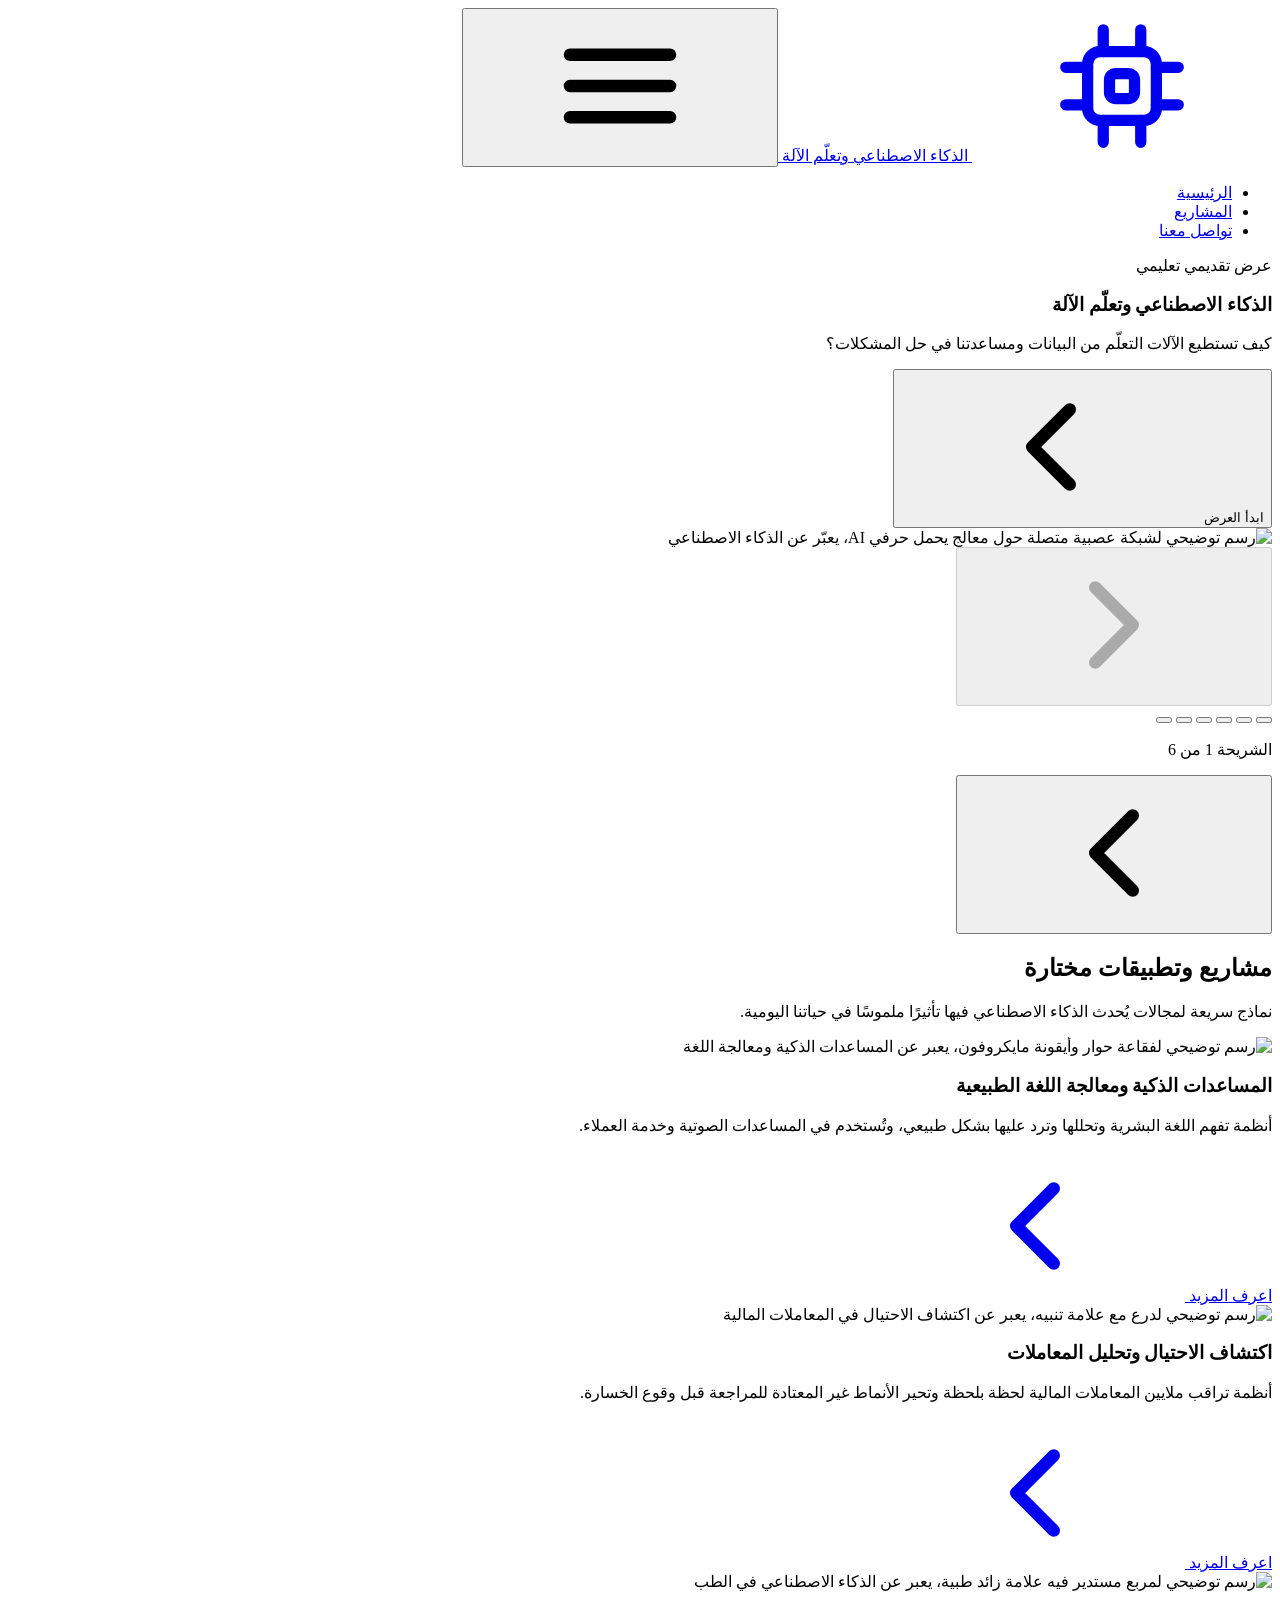
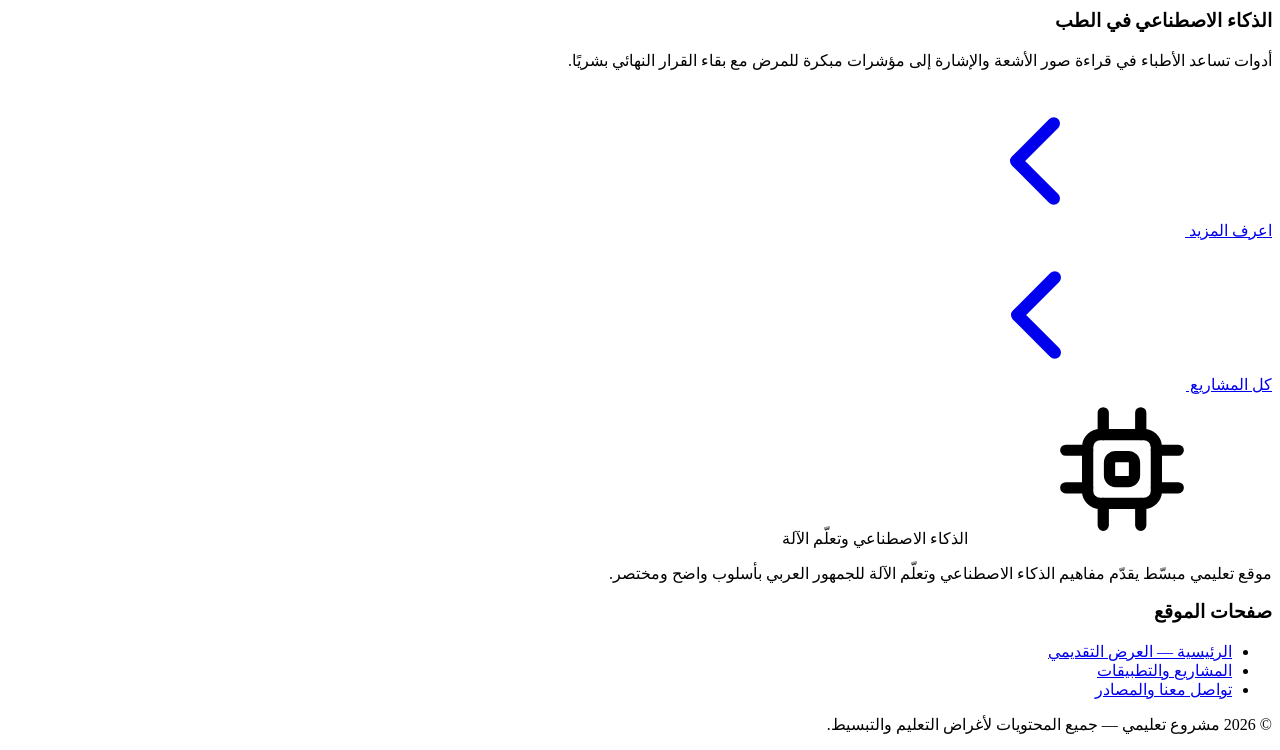
==== commit 3dfc29d2: "Add files via upload" ====
--- a/index.html
+++ b/index.html
@@ -1,388 +1,431 @@
 <!DOCTYPE html>
 <html lang="ar" dir="rtl">
 <head>
-  <meta charset="utf-8">
+  <meta charset="UTF-8">
   <meta name="viewport" content="width=device-width, initial-scale=1">
-  <title>بكسل أرينا | صالة قيمنق ومتجر ألعاب في الرياض</title>
-  <meta name="description" content="بكسل أرينا: صالة قيمنق في حي العليا بالرياض. أجهزة PC وPS5 وVR، غرف VIP خاصة، بطولات أسبوعية، وركن لبيع الألعاب. احجز جلستك عبر واتساب.">
-  <meta name="theme-color" content="#07070d">
-  <link rel="icon" href="assets/favicon.svg" type="image/svg+xml">
+  <title>الذكاء الاصطناعي وتعلّم الآلة — عرض تعليمي</title>
+  <meta name="description" content="عرض تقديمي تعليمي من 6 شرائح يشرح مفهوم الذكاء الاصطناعي وتعلّم الآلة وأنواعه وتطبيقاته ومستقبله، مع صفحة مشاريع ومصادر موثوقة.">
+  <link rel="icon" href='data:image/svg+xml,<svg xmlns="http://www.w3.org/2000/svg" viewBox="0 0 100 100"><text y=".9em" font-size="88">🤖</text></svg>'>
   <link rel="preconnect" href="https://fonts.googleapis.com">
   <link rel="preconnect" href="https://fonts.gstatic.com" crossorigin>
-  <link href="https://fonts.googleapis.com/css2?family=Tajawal:wght@400;500;700;800&display=swap" rel="stylesheet">
-  <link rel="stylesheet" href="style.css">
-  <script>document.documentElement.classList.add("js");</script>
+  <link href="https://fonts.googleapis.com/css2?family=Cairo:wght@400;600;700;800;900&display=swap" rel="stylesheet">
+  <link rel="stylesheet" href="assets/css/style.css">
 </head>
 <body>
-  <a class="skip-link" href="#main">تجاوز إلى المحتوى</a>
-
+
+  <!-- مكتبة الأيقونات -->
+  <svg xmlns="http://www.w3.org/2000/svg" style="position:absolute;width:0;height:0;overflow:hidden" aria-hidden="true" focusable="false">
+    <symbol id="i-chip" viewBox="0 0 24 24" fill="none" stroke="currentColor" stroke-width="1.8" stroke-linecap="round" stroke-linejoin="round">
+      <rect x="6.5" y="6.5" width="11" height="11" rx="2"/><rect x="10" y="10" width="4" height="4" rx="1"/>
+      <path d="M9 3v3.5M15 3v3.5M9 17.5V21M15 17.5V21M3 9h3.5M3 15h3.5M17.5 9H21M17.5 15H21"/>
+    </symbol>
+    <symbol id="i-chat" viewBox="0 0 24 24" fill="none" stroke="currentColor" stroke-width="1.8" stroke-linecap="round" stroke-linejoin="round">
+      <path d="M21 14a2 2 0 0 1-2 2H8l-5 5V5a2 2 0 0 1 2-2h14a2 2 0 0 1 2 2z"/><path d="M8 9h8M8 12.5h5"/>
+    </symbol>
+    <symbol id="i-mic" viewBox="0 0 24 24" fill="none" stroke="currentColor" stroke-width="1.8" stroke-linecap="round" stroke-linejoin="round">
+      <rect x="9" y="3" width="6" height="10.5" rx="3"/><path d="M6 11a6 6 0 0 0 12 0M12 17.5V21"/>
+    </symbol>
+    <symbol id="i-globe" viewBox="0 0 24 24" fill="none" stroke="currentColor" stroke-width="1.8" stroke-linecap="round" stroke-linejoin="round">
+      <circle cx="12" cy="12" r="8.5"/><path d="M3.5 12h17"/><ellipse cx="12" cy="12" rx="4" ry="8.5"/>
+    </symbol>
+    <symbol id="i-database" viewBox="0 0 24 24" fill="none" stroke="currentColor" stroke-width="1.8" stroke-linecap="round" stroke-linejoin="round">
+      <ellipse cx="12" cy="5.5" rx="8" ry="3"/>
+      <path d="M4 5.5v13c0 1.7 3.6 3 8 3s8-1.3 8-3v-13M4 12c0 1.7 3.6 3 8 3s8-1.3 8-3"/>
+    </symbol>
+    <symbol id="i-target" viewBox="0 0 24 24" fill="none" stroke="currentColor" stroke-width="1.8" stroke-linecap="round" stroke-linejoin="round">
+      <circle cx="12" cy="12" r="8.5"/><circle cx="12" cy="12" r="4.5"/><circle cx="12" cy="12" r="1.1" fill="currentColor" stroke="none"/>
+    </symbol>
+    <symbol id="i-bolt" viewBox="0 0 24 24" fill="none" stroke="currentColor" stroke-width="1.8" stroke-linecap="round" stroke-linejoin="round">
+      <path d="M13 2 4.5 13.5H11l-1 8.5L18.5 10H12z"/>
+    </symbol>
+    <symbol id="i-clipboard" viewBox="0 0 24 24" fill="none" stroke="currentColor" stroke-width="1.8" stroke-linecap="round" stroke-linejoin="round">
+      <rect x="8" y="2" width="8" height="4" rx="1"/>
+      <path d="M16 4h2a2 2 0 0 1 2 2v13a2 2 0 0 1-2 2H6a2 2 0 0 1-2-2V6a2 2 0 0 1 2-2h2"/><path d="M9 13.5l2 2 4-4"/>
+    </symbol>
+    <symbol id="i-cluster" viewBox="0 0 24 24" fill="none" stroke="currentColor" stroke-width="1.8" stroke-linecap="round" stroke-linejoin="round">
+      <circle cx="7" cy="7.5" r="2.4"/><circle cx="16.5" cy="6.5" r="3"/><circle cx="15" cy="16" r="3.4"/><circle cx="6.5" cy="17" r="2.1"/>
+    </symbol>
+    <symbol id="i-medal" viewBox="0 0 24 24" fill="none" stroke="currentColor" stroke-width="1.8" stroke-linecap="round" stroke-linejoin="round">
+      <circle cx="12" cy="9" r="5"/><path d="M9.5 13.5 8 21l4-2 4 2-1.5-7.5"/>
+    </symbol>
+    <symbol id="i-cross-med" viewBox="0 0 24 24" fill="none" stroke="currentColor" stroke-width="1.8" stroke-linecap="round" stroke-linejoin="round">
+      <rect x="4" y="4" width="16" height="16" rx="5"/><path d="M12 8.5v7M8.5 12h7"/>
+    </symbol>
+    <symbol id="i-book" viewBox="0 0 24 24" fill="none" stroke="currentColor" stroke-width="1.8" stroke-linecap="round" stroke-linejoin="round">
+      <path d="M4 19.5A2.5 2.5 0 0 1 6.5 17H20"/><path d="M6.5 2H20v20H6.5A2.5 2.5 0 0 1 4 19.5v-15A2.5 2.5 0 0 1 6.5 2z"/>
+    </symbol>
+    <symbol id="i-car" viewBox="0 0 24 24" fill="none" stroke="currentColor" stroke-width="1.8" stroke-linecap="round" stroke-linejoin="round">
+      <path d="M5 11.5 6.7 6.6A2 2 0 0 1 8.6 5.2h6.8a2 2 0 0 1 1.9 1.4L19 11.5"/>
+      <path d="M3 11.5h18v4.3h-2.1M3 11.5v4.3h2.1M9.3 15.8h5.4"/>
+      <circle cx="7.4" cy="16.6" r="1.6"/><circle cx="16.6" cy="16.6" r="1.6"/>
+    </symbol>
+    <symbol id="i-briefcase" viewBox="0 0 24 24" fill="none" stroke="currentColor" stroke-width="1.8" stroke-linecap="round" stroke-linejoin="round">
+      <rect x="3" y="7.5" width="18" height="12.5" rx="2"/><path d="M8.5 7.5V6a2 2 0 0 1 2-2h3a2 2 0 0 1 2 2v1.5M3 12.5h18"/>
+    </symbol>
+    <symbol id="i-shield" viewBox="0 0 24 24" fill="none" stroke="currentColor" stroke-width="1.8" stroke-linecap="round" stroke-linejoin="round">
+      <path d="M12 3l7.5 2.8v5.3c0 4.8-3.3 7.9-7.5 9.9-4.2-2-7.5-5.1-7.5-9.9V5.8z"/><path d="M9 12l2.2 2.2L15 10.4"/>
+    </symbol>
+    <symbol id="i-warning" viewBox="0 0 24 24" fill="none" stroke="currentColor" stroke-width="1.8" stroke-linecap="round" stroke-linejoin="round">
+      <path d="M12 4 2.5 20h19L12 4z"/><path d="M12 10v4.5M12 17.9h.01"/>
+    </symbol>
+    <symbol id="i-chev-left" viewBox="0 0 24 24" fill="none" stroke="currentColor" stroke-width="2" stroke-linecap="round" stroke-linejoin="round">
+      <path d="M15 6l-6 6 6 6"/>
+    </symbol>
+    <symbol id="i-chev-right" viewBox="0 0 24 24" fill="none" stroke="currentColor" stroke-width="2" stroke-linecap="round" stroke-linejoin="round">
+      <path d="M9 6l6 6-6 6"/>
+    </symbol>
+    <symbol id="i-refresh" viewBox="0 0 24 24" fill="none" stroke="currentColor" stroke-width="1.8" stroke-linecap="round" stroke-linejoin="round">
+      <path d="M21 12a9 9 0 1 1-9-9c2.5 0 4.9 1 6.6 2.6L21 8"/><path d="M21 3v5h-5"/>
+    </symbol>
+    <symbol id="i-check" viewBox="0 0 24 24" fill="none" stroke="currentColor" stroke-width="2" stroke-linecap="round" stroke-linejoin="round">
+      <path d="M4 12.5l5 5L20 6.5"/>
+    </symbol>
+    <symbol id="i-close" viewBox="0 0 24 24" fill="none" stroke="currentColor" stroke-width="2" stroke-linecap="round" stroke-linejoin="round">
+      <path d="M6 6l12 12M18 6 6 18"/>
+    </symbol>
+    <symbol id="i-menu" viewBox="0 0 24 24" fill="none" stroke="currentColor" stroke-width="2" stroke-linecap="round" stroke-linejoin="round">
+      <path d="M4 7h16M4 12h16M4 17h16"/>
+    </symbol>
+    <symbol id="i-external" viewBox="0 0 24 24" fill="none" stroke="currentColor" stroke-width="1.8" stroke-linecap="round" stroke-linejoin="round">
+      <path d="M8 16 16 8M9 8h7v7"/>
+    </symbol>
+  </svg>
+
+  <!-- شريط التنقل -->
   <header class="site-header">
-    <div class="container header-inner">
-      <a class="brand" href="index.html" aria-label="بكسل أرينا — الصفحة الرئيسية">
-        <span class="brand-mark" aria-hidden="true">
-          <svg viewBox="0 0 24 24" fill="none" stroke="currentColor" stroke-width="1.8" stroke-linecap="round" stroke-linejoin="round">
-            <path d="M6.5 8.5h11a4 4 0 0 1 3.9 4.9l-.7 3.4a2.6 2.6 0 0 1-4.6 1.2l-1.4-1.7H9.3l-1.4 1.7a2.6 2.6 0 0 1-4.6-1.2l-.7-3.4a4 4 0 0 1 3.9-4.9Z"/>
-            <path d="M8 11v3M6.5 12.5h3"/>
-            <circle cx="16" cy="11.8" r=".7" fill="currentColor"/>
-            <circle cx="18" cy="13.5" r=".7" fill="currentColor"/>
-          </svg>
-        </span>
-        <span class="brand-text">
-          <span class="brand-name">بكسل أرينا</span>
-          <span class="brand-sub">PIXEL ARENA</span>
-        </span>
+    <div class="container nav-row">
+      <a class="brand" href="index.html">
+        <span class="brand-badge"><svg class="icon"><use href="#i-chip"/></svg></span>
+        الذكاء الاصطناعي وتعلّم الآلة
       </a>
-
-      <nav class="nav" id="site-nav" aria-label="التنقل الرئيسي">
-        <ul class="nav-list">
-          <li><a class="nav-link is-active" href="index.html" aria-current="page">الرئيسية</a></li>
-          <li><a class="nav-link" href="services.html">الخدمات</a></li>
-          <li><a class="nav-link" href="about.html">عنّا</a></li>
-          <li><a class="nav-link" href="contact.html">تواصل</a></li>
+      <button class="nav-toggle" type="button" aria-label="فتح قائمة التنقل" aria-expanded="false" aria-controls="site-nav">
+        <svg class="icon"><use href="#i-menu"/></svg>
+      </button>
+      <nav class="site-nav" id="site-nav" aria-label="التنقل الرئيسي">
+        <ul>
+          <li><a href="index.html" aria-current="page">الرئيسية</a></li>
+          <li><a href="projects.html">المشاريع</a></li>
+          <li><a href="contact.html">تواصل معنا</a></li>
         </ul>
-        <a class="btn btn-primary nav-cta" href="https://wa.me/966551234567?text=مرحبًا%20بكسل%20أرينا،%20أبغى%20أحجز%20جلسة" target="_blank" rel="noopener noreferrer">
-          <svg class="icon" viewBox="0 0 24 24" fill="currentColor" aria-hidden="true"><path d="M12.04 2a9.9 9.9 0 0 0-8.5 15l-1.4 5.1 5.2-1.4A9.9 9.9 0 1 0 12.04 2Zm0 1.8a8.1 8.1 0 1 1-4.1 15.1l-.4-.2-3 .8.8-2.9-.2-.4a8.1 8.1 0 0 1 6.9-12.4Zm-3.2 4.1c-.2 0-.5.1-.7.4-.2.3-.8.8-.8 1.9s.8 2.2.9 2.4c.1.2 1.6 2.5 3.9 3.4 1.9.8 2.3.6 2.7.6.4 0 1.3-.5 1.5-1.1.2-.6.2-1 .1-1.1-.1-.1-.2-.2-.4-.3l-1.5-.7c-.2-.1-.4-.1-.5.1l-.6.8c-.1.2-.3.2-.5.1-.2-.1-.9-.3-1.8-1.1-.7-.6-1.1-1.3-1.3-1.5-.1-.2 0-.3.1-.4l.4-.5c.1-.2.1-.3.2-.5.1-.2 0-.3 0-.4l-.7-1.7c-.2-.4-.4-.4-.5-.4h-.5Z"/></svg>
-          احجز جلسة
-        </a>
       </nav>
-
-      <div class="header-actions">
-        <a class="btn btn-primary header-cta" href="https://wa.me/966551234567?text=مرحبًا%20بكسل%20أرينا،%20أبغى%20أحجز%20جلسة" target="_blank" rel="noopener noreferrer">
-          <svg class="icon" viewBox="0 0 24 24" fill="currentColor" aria-hidden="true"><path d="M12.04 2a9.9 9.9 0 0 0-8.5 15l-1.4 5.1 5.2-1.4A9.9 9.9 0 1 0 12.04 2Zm0 1.8a8.1 8.1 0 1 1-4.1 15.1l-.4-.2-3 .8.8-2.9-.2-.4a8.1 8.1 0 0 1 6.9-12.4Zm-3.2 4.1c-.2 0-.5.1-.7.4-.2.3-.8.8-.8 1.9s.8 2.2.9 2.4c.1.2 1.6 2.5 3.9 3.4 1.9.8 2.3.6 2.7.6.4 0 1.3-.5 1.5-1.1.2-.6.2-1 .1-1.1-.1-.1-.2-.2-.4-.3l-1.5-.7c-.2-.1-.4-.1-.5.1l-.6.8c-.1.2-.3.2-.5.1-.2-.1-.9-.3-1.8-1.1-.7-.6-1.1-1.3-1.3-1.5-.1-.2 0-.3.1-.4l.4-.5c.1-.2.1-.3.2-.5.1-.2 0-.3 0-.4l-.7-1.7c-.2-.4-.4-.4-.5-.4h-.5Z"/></svg>
-          احجز جلسة
-        </a>
-        <button class="nav-toggle" type="button" aria-label="فتح القائمة" aria-expanded="false" aria-controls="site-nav">
-          <span></span><span></span><span></span>
+    </div>
+  </header>
+
+  <main>
+    <!-- العرض التقديمي -->
+    <section class="presentation" aria-label="العرض التقديمي: الذكاء الاصطناعي وتعلّم الآلة">
+      <div class="container slider" data-slider>
+
+        <!-- الشريحة 1: الغلاف -->
+        <section class="slide slide-cover is-active" id="slide-1" data-slide role="group" aria-roledescription="شريحة" aria-label="الشريحة 1 من 6: الغلاف والتعريف">
+          <div class="cover-grid">
+            <div class="cover-text">
+              <span class="kicker cover-tag">عرض تقديمي تعليمي</span>
+              <h1>الذكاء الاصطناعي وتعلّم الآلة</h1>
+              <p class="lead">كيف تستطيع الآلات التعلّم من البيانات ومساعدتنا في حل المشكلات؟</p>
+              <button class="btn btn-light btn-lg" type="button" data-goto="1">
+                ابدأ العرض
+                <svg class="icon"><use href="#i-chev-left"/></svg>
+              </button>
+            </div>
+            <img class="cover-img" src="assets/images/cover.svg" alt="رسم توضيحي لشبكة عصبية متصلة حول معالج يحمل حرفي AI، يعبّر عن الذكاء الاصطناعي" width="800" height="500">
+          </div>
+        </section>
+
+        <!-- الشريحة 2: مفهوم الذكاء الاصطناعي -->
+        <section class="slide" id="slide-2" data-slide role="group" aria-roledescription="شريحة" aria-label="الشريحة 2 من 6: مفهوم الذكاء الاصطناعي" hidden>
+          <div class="slide-body">
+            <div class="slide-grid">
+              <div>
+                <span class="kicker">الشريحة الثانية</span>
+                <h2>مفهوم الذكاء الاصطناعي</h2>
+                <p class="callout">
+                  الذكاء الاصطناعي مجال يهدف إلى تطوير أنظمة تنفّذ مهامًا تتطلب عادةً قدرات بشرية،
+                  مثل فهم اللغة والتعرّف على الصور واتخاذ القرارات.
+                </p>
+                <div class="example-rows">
+                  <article class="example-card">
+                    <span class="icon-badge"><svg class="icon"><use href="#i-mic"/></svg></span>
+                    <div>
+                      <h3>المساعدات الصوتية</h3>
+                      <p>مثل المساعدات في الهواتف التي تجيب على أسئلتك وتنفّذ طلباتك بعدة لغات.</p>
+                    </div>
+                  </article>
+                  <article class="example-card">
+                    <span class="icon-badge"><svg class="icon"><use href="#i-globe"/></svg></span>
+                    <div>
+                      <h3>الترجمة الآلية</h3>
+                      <p>ترجمة النصوص والمحادثات بين اللغات في لحظات أثناء التصفح والسفر.</p>
+                    </div>
+                  </article>
+                </div>
+              </div>
+              <div class="slide-media">
+                <img src="assets/images/ai-concept.svg" alt="رسم توضيحي لفقاعات حوار ومنطقة مايكروفون وكرة أرضية يمثل فهم اللغة والترجمة الآلية" width="760" height="520" loading="lazy">
+              </div>
+            </div>
+          </div>
+        </section>
+
+        <!-- الشريحة 3: تعلّم الآلة -->
+        <section class="slide" id="slide-3" data-slide role="group" aria-roledescription="شريحة" aria-label="الشريحة 3 من 6: ما تعلّم الآلة" hidden>
+          <div class="slide-body">
+            <span class="kicker">الشريحة الثالثة</span>
+            <h2>تعلّم الآلة — كيف تتعلّم الحواسيب؟</h2>
+            <p class="callout">
+              تعلّم الآلة أحد فروع الذكاء الاصطناعي، يمكّن الأنظمة من اكتشاف الأنماط في البيانات
+              وتحسين أدائها مع الخبرة، دون برمجتها بكل خطوة يدويًا.
+            </p>
+            <ol class="steps" aria-label="مراحل تعلّم الآلة">
+              <li class="step">
+                <span class="step-num" aria-hidden="true">1</span>
+                <span class="step-icon"><svg class="icon"><use href="#i-database"/></svg></span>
+                <strong>جمع البيانات</strong>
+                <small>نوفر أمثلة كافية ومتنوعة</small>
+              </li>
+              <li class="step">
+                <span class="step-num" aria-hidden="true">2</span>
+                <span class="step-icon"><svg class="icon"><use href="#i-chip"/></svg></span>
+                <strong>تدريب النموذج</strong>
+                <small>يتعلّم النموذج من الأمثلة</small>
+              </li>
+              <li class="step">
+                <span class="step-num" aria-hidden="true">3</span>
+                <span class="step-icon"><svg class="icon"><use href="#i-target"/></svg></span>
+                <strong>اختبار النتائج</strong>
+                <small>نقيس الدقة على أمثلة جديدة</small>
+              </li>
+              <li class="step">
+                <span class="step-num" aria-hidden="true">4</span>
+                <span class="step-icon"><svg class="icon"><use href="#i-bolt"/></svg></span>
+                <strong>استخدام النموذج</strong>
+                <small>تشغيله في المهام الحقيقية</small>
+              </li>
+            </ol>
+            <p class="note">
+              <svg class="icon"><use href="#i-chip"/></svg>
+              <span>مثال توضيحي: نُدرِّب نظامًا على آلاف صور القطط والكلاب، فيتعلّم مميزات كلٍّ منهما، ثم يستطيع التمييز بينهما في صور لم يرها من قبل.</span>
+            </p>
+          </div>
+        </section>
+
+            <!-- الشريحة 4: أنواع تعلّم الآلة -->
+        <section class="slide" id="slide-4" data-slide role="group" aria-roledescription="شريحة" aria-label="الشريحة 4 من 6: أهم أنواع تعلّم الآلة" hidden>
+          <div class="slide-body">
+            <span class="kicker">الشريحة الرابعة</span>
+            <h2>أهم أنواع تعلّم الآلة</h2>
+            <p>تقع معظم تطبيقات تعلّم الآلة تحت ثلاثة أنواع رئيسية، يختلف كل منها في طريقة تعلّمه:</p>
+            <div class="type-grid">
+              <article class="type-card">
+                <span class="icon-badge"><svg class="icon"><use href="#i-clipboard"/></svg></span>
+                <h3>التعلّم الخاضع للإشراف</h3>
+                <p>يتعلّم النموذج من بيانات تتضمن الإجابات الصحيحة، ثم يتنبأ بالإجابة لبيانات جديدة.</p>
+                <p class="type-example"><svg class="icon"><use href="#i-bolt"/></svg><span>مثال: التنبؤ بأسعار المنازل انطلاقًا من مساحتها وموقعها.</span></p>
+              </article>
+              <article class="type-card">
+                <span class="icon-badge"><svg class="icon"><use href="#i-cluster"/></svg></span>
+                <h3>التعلّم غير الخاضع للإشراف</h3>
+                <p>يكتشف الأنماط والمجموعات الظاهرة داخل البيانات دون إجابات جاهزة مقدّمة له.</p>
+                <p class="type-example"><svg class="icon"><use href="#i-bolt"/></svg><span>مثال: تقسيم العملاء إلى مجموعات بحسب سلوك الشراء.</span></p>
+              </article>
+              <article class="type-card">
+                <span class="icon-badge"><svg class="icon"><use href="#i-medal"/></svg></span>
+                <h3>التعلّم بالتعزيز</h3>
+                <p>يتعلّم النظام من التجربة عبر المكافآت عند النجاح والعقوبات عند الخطأ.</p>
+                <p class="type-example"><svg class="icon"><use href="#i-bolt"/></svg><span>مثال: تدريب روبوت على المشي حتى يتقن الحركة.</span></p>
+              </article>
+            </div>
+          </div>
+        </section>
+
+        <!-- الشريحة 5: التطبيقات والفوائد والتحديات -->
+        <section class="slide" id="slide-5" data-slide role="group" aria-roledescription="شريحة" aria-label="الشريحة 5 من 6: التطبيقات والفوائد والتحديات" hidden>
+          <div class="slide-body">
+            <span class="kicker">الشريحة الخامسة</span>
+            <h2>أين نستخدم الذكاء الاصطناعي؟</h2>
+            <ul class="apps-grid">
+              <li class="app-card">
+                <span class="icon-badge"><svg class="icon"><use href="#i-cross-med"/></svg></span>
+                <strong>الطب</strong>
+                <small>المساعدة في تحليل الصور الطبية واكتشاف المؤشرات المبكرة</small>
+              </li>
+              <li class="app-card">
+                <span class="icon-badge"><svg class="icon"><use href="#i-book"/></svg></span>
+                <strong>التعليم</strong>
+                <small>تخصيص التعلّم وتقديم مساعدة فورية للطلاب</small>
+              </li>
+              <li class="app-card">
+                <span class="icon-badge"><svg class="icon"><use href="#i-car"/></svg></span>
+                <strong>النقل</strong>
+                <small>دعم أنظمة القيادة الذاتية والملاحة الذكية</small>
+              </li>
+              <li class="app-card">
+                <span class="icon-badge"><svg class="icon"><use href="#i-briefcase"/></svg></span>
+                <strong>الأعمال</strong>
+                <small>تحليل البيانات وتحسين خدمة العملاء</small>
+              </li>
+              <li class="app-card">
+                <span class="icon-badge"><svg class="icon"><use href="#i-shield"/></svg></span>
+                <strong>الأمن الرقمي</strong>
+                <small>اكتشاف الأنشطة غير المعتادة والاحتيال</small>
+              </li>
+            </ul>
+            <div class="challenges">
+              <h3 class="challenges-title"><svg class="icon"><use href="#i-warning"/></svg> تحديات تستحق الانتباه</h3>
+              <ul class="ch-list">
+                <li><svg class="icon"><use href="#i-warning"/></svg><span>حماية الخصوصية:</span> التعامل السليم مع بيانات الأشخاص.</li>
+                <li><svg class="icon"><use href="#i-warning"/></svg><span>التحيّز في البيانات:</span> نتيجة غير عادلة إن كانت البيانات متحيّزة.</li>
+                <li><svg class="icon"><use href="#i-warning"/></svg><span>الأخطاء المحتملة:</span> النموذج قد يخطئ في تنبؤاته.</li>
+                <li><svg class="icon"><use href="#i-warning"/></svg><span>الإشراف البشري:</span> يبقى التقييم والقرار النهائي للإنسان.</li>
+              </ul>
+            </div>
+          </div>
+        </section>
+
+        <!-- الشريحة 6: الخاتمة والمستقبل -->
+        <section class="slide" id="slide-6" data-slide role="group" aria-roledescription="شريحة" aria-label="الشريحة 6 من 6: الخاتمة والمستقبل" hidden>
+          <div class="slide-body">
+            <div class="slide-grid">
+              <div>
+                <span class="kicker">الشريحة السادسة</span>
+                <h2>مستقبل الذكاء الاصطناعي وتعلّم الآلة</h2>
+                <p class="callout">
+                  الذكاء الاصطناعي مجال واسع، وتعلّم الآلة أحد أهم فروعه؛ ونجاح هذه التقنيات
+                  يعتمد على جودة البيانات، والتقييم البشري، والاستخدام المسؤول.
+                </p>
+                <blockquote class="quote">«المستقبل ليس للآلات وحدها، بل لمن يحسن استخدامها»</blockquote>
+                <div class="btn-row">
+                  <button class="btn" type="button" data-goto="0">
+                    <svg class="icon"><use href="#i-refresh"/></svg>
+                    إعادة العرض
+                  </button>
+                  <a class="btn btn-ghost" href="projects.html">
+                    استعرض المشاريع
+                    <svg class="icon"><use href="#i-chev-left"/></svg>
+                  </a>
+                </div>
+              </div>
+              <aside class="mini-sources">
+                <h3><svg class="icon"><use href="#i-book"/></svg> مصادر موثوقة للتوسّع</h3>
+                <ul class="source-list">
+                  <li>
+                    <a href="https://www.ibm.com/think/topics/artificial-intelligence" target="_blank" rel="noopener">
+                      <svg class="icon"><use href="#i-external"/></svg>
+                      <span>IBM — ما الذكاء الاصطناعي؟<small>شرح مبسّط لأهم المفاهيم الأساسية</small></span>
+                    </a>
+                  </li>
+                  <li>
+                    <a href="https://developers.google.com/machine-learning/intro-to-ml" target="_blank" rel="noopener">
+                      <svg class="icon"><use href="#i-external"/></svg>
+                      <span>Google — مقدمة إلى تعلّم الآلة<small>مقدمة عملية موجهة للمتعلّمين والمطورين</small></span>
+                    </a>
+                  </li>
+                  <li>
+                    <a href="https://hai.stanford.edu/ai-index" target="_blank" rel="noopener">
+                      <svg class="icon"><use href="#i-external"/></svg>
+                      <span>Stanford — مؤشر الذكاء الاصطناعي<small>تقرير سنوي بأرقام وتطورات المجال</small></span>
+                    </a>
+                  </li>
+                </ul>
+              </aside>
+            </div>
+          </div>
+        </section>
+      </div>
+
+      <!-- شريط التحكم بالشرائح -->
+      <div class="container slider-bar">
+        <button class="btn btn-ghost btn-icon" id="prevBtn" type="button" aria-label="الشريحة السابقة" disabled>
+          <svg class="icon"><use href="#i-chev-right"/></svg>
+        </button>
+        <div class="dots" role="group" aria-label="مؤشر الشرائح">
+          <button class="dot" type="button" data-goto="0" aria-label="الانتقال إلى الشريحة 1" aria-current="true"></button>
+          <button class="dot" type="button" data-goto="1" aria-label="الانتقال إلى الشريحة 2"></button>
+          <button class="dot" type="button" data-goto="2" aria-label="الانتقال إلى الشريحة 3"></button>
+          <button class="dot" type="button" data-goto="3" aria-label="الانتقال إلى الشريحة 4"></button>
+          <button class="dot" type="button" data-goto="4" aria-label="الانتقال إلى الشريحة 5"></button>
+          <button class="dot" type="button" data-goto="5" aria-label="الانتقال إلى الشريحة 6"></button>
+        </div>
+        <p class="counter" id="slideCounter" aria-live="polite">الشريحة 1 من 6</p>
+        <button class="btn btn-ghost btn-icon" id="nextBtn" type="button" aria-label="الشريحة التالية">
+          <svg class="icon"><use href="#i-chev-left"/></svg>
         </button>
       </div>
-    </div>
-  </header>
-
-  <main id="main">
-    <!-- الترحيب -->
-    <section class="hero">
-      <div class="container hero-grid">
-        <div class="hero-copy reveal">
-          <span class="eyebrow"><span class="eyebrow-dot"></span> صالة قيمنق في قلب الرياض</span>
-          <h1>العب على أجهزة <span class="gradient-text">تستحقك.</span></h1>
-          <p class="hero-lead">
-            بكسل أرينا مساحة للاعبين في حي العليا: أجهزة قوية، غرف خاصة، بطولات أسبوعية،
-            وركن ألعاب تختار منه قبل ما تبدأ. جيب أصحابك، واحجزوا مقعدكم.
-          </p>
-          <div class="hero-actions">
-            <a class="btn btn-primary" href="https://wa.me/966551234567?text=مرحبًا%20بكسل%20أرينا،%20أبغى%20أحجز%20جلسة" target="_blank" rel="noopener noreferrer">
-              <svg class="icon" viewBox="0 0 24 24" fill="currentColor" aria-hidden="true"><path d="M12.04 2a9.9 9.9 0 0 0-8.5 15l-1.4 5.1 5.2-1.4A9.9 9.9 0 1 0 12.04 2Zm0 1.8a8.1 8.1 0 1 1-4.1 15.1l-.4-.2-3 .8.8-2.9-.2-.4a8.1 8.1 0 0 1 6.9-12.4Zm-3.2 4.1c-.2 0-.5.1-.7.4-.2.3-.8.8-.8 1.9s.8 2.2.9 2.4c.1.2 1.6 2.5 3.9 3.4 1.9.8 2.3.6 2.7.6.4 0 1.3-.5 1.5-1.1.2-.6.2-1 .1-1.1-.1-.1-.2-.2-.4-.3l-1.5-.7c-.2-.1-.4-.1-.5.1l-.6.8c-.1.2-.3.2-.5.1-.2-.1-.9-.3-1.8-1.1-.7-.6-1.1-1.3-1.3-1.5-.1-.2 0-.3.1-.4l.4-.5c.1-.2.1-.3.2-.5.1-.2 0-.3 0-.4l-.7-1.7c-.2-.4-.4-.4-.5-.4h-.5Z"/></svg>
-              احجز عبر واتساب
-            </a>
-            <a class="btn btn-ghost" href="services.html">
-              استكشف الخدمات
-              <svg class="icon" viewBox="0 0 24 24" fill="none" stroke="currentColor" stroke-width="2" stroke-linecap="round" stroke-linejoin="round" aria-hidden="true"><path d="M19 12H5M11 18l-6-6 6-6"/></svg>
-            </a>
-          </div>
-          <div class="hero-stats">
-            <div class="hero-stat"><strong>42</strong><span>جهاز لعب</span></div>
-            <div class="hero-stat"><strong>8</strong><span>غرف VIP</span></div>
-            <div class="hero-stat"><strong>4.9</strong><span>تقييم اللاعبين</span></div>
-          </div>
+    </section>
+
+    <!-- مشاريع مختارة -->
+    <section class="featured" aria-labelledby="featured-title">
+      <div class="container">
+        <div class="section-head">
+          <h2 id="featured-title">مشاريع وتطبيقات مختارة</h2>
+          <p>نماذج سريعة لمجالات يُحدث الذكاء الاصطناعي فيها تأثيرًا ملموسًا في حياتنا اليومية.</p>
         </div>
-
-        <div class="hero-visual reveal">
-          <div class="hero-art">
-            <img src="assets/hero.svg" alt="ركن قيمنق بشاشة كبيرة وإضاءة بنفسجية وجهاز كمبيوتر في بكسل أرينا" width="900" height="700">
-          </div>
-          <div class="float-badge float-badge--open">
-            <span class="live-dot" aria-hidden="true"></span>
-            <div>
-              <strong>مفتوح الآن</strong>
-              <small>نستقبلك حتى 2:00 ص</small>
-            </div>
-          </div>
-          <div class="float-badge float-badge--rating">
-            <div>
-              <strong><span class="rating-star">★</span> 4.9 / 5</strong>
-              <span class="rating-stars" aria-hidden="true">★★★★★</span>
-              <small>من أكثر من 280 تقييم</small>
-            </div>
-          </div>
-        </div>
-      </div>
-    </section>
-
-    <!-- المميزات -->
-    <section class="section" aria-labelledby="features-title">
-      <div class="container">
-        <div class="section-head reveal">
-          <span class="kicker">ليش بكسل أرينا؟</span>
-          <h2 class="section-title" id="features-title">كل شي تحتاجه لجلسة لعب كاملة</h2>
-          <p class="section-text">
-            من أول ما تدخل إلى آخر جولة، كل التفاصيل مجهزة عشان تركز على اللعب بس.
-          </p>
-        </div>
-
-        <div class="features-grid">
-          <article class="feature-card reveal">
-            <span class="feature-icon" aria-hidden="true">
-              <svg viewBox="0 0 24 24" fill="none" stroke="currentColor" stroke-width="1.7" stroke-linecap="round" stroke-linejoin="round">
-                <rect x="2.5" y="4" width="19" height="13" rx="2.5"/>
-                <path d="M8 21h8M12 17v4"/>
-                <path d="M7 10.5h2M8 9.5v2M15.5 10h.01M17.5 11.5h.01"/>
-              </svg>
-            </span>
-            <h3>أجهزة بمستوى احترافي</h3>
-            <p>أجهزة RTX، شاشات 240Hz، PS5 وXbox Series X، وماوس ولوحات ميكانيكية. كل مقعد مجهز من أول لحظة.</p>
+        <div class="grid-cards">
+          <article class="proj-card card reveal">
+            <div class="proj-media">
+              <img src="assets/images/proj-1.svg" alt="رسم توضيحي لفقاعة حوار وأيقونة مايكروفون، يعبر عن المساعدات الذكية ومعالجة اللغة" width="600" height="400" loading="lazy">
+            </div>
+            <div class="proj-body">
+              <h3>المساعدات الذكية ومعالجة اللغة الطبيعية</h3>
+              <p>أنظمة تفهم اللغة البشرية وتحللها وترد عليها بشكل طبيعي، وتُستخدم في المساعدات الصوتية وخدمة العملاء.</p>
+              <a class="link-arrow" href="projects.html#p1">اعرف المزيد <svg class="icon"><use href="#i-chev-left"/></svg></a>
+            </div>
           </article>
-
-          <article class="feature-card reveal">
-            <span class="feature-icon" aria-hidden="true">
-              <svg viewBox="0 0 24 24" fill="none" stroke="currentColor" stroke-width="1.7" stroke-linecap="round" stroke-linejoin="round">
-                <rect x="3" y="3" width="18" height="18" rx="3"/>
-                <path d="M3 9h18"/>
-                <path d="M12 9v12"/>
-                <circle cx="7.5" cy="6" r=".8" fill="currentColor"/>
-                <circle cx="16.5" cy="15.5" r="1.6"/>
-              </svg>
-            </span>
-            <h3>جلسات وغرف خاصة</h3>
-            <p>غرف VIP عازلة للصوت تتسع لأربعة لاعبين، مناسبة للفرق، تجمعات الأصدقاء، والمناسبات الصغيرة.</p>
+          <article class="proj-card card reveal">
+            <div class="proj-media">
+              <img src="assets/images/proj-4.svg" alt="رسم توضيحي لدرع مع علامة تنبيه، يعبر عن اكتشاف الاحتيال في المعاملات المالية" width="600" height="400" loading="lazy">
+            </div>
+            <div class="proj-body">
+              <h3>اكتشاف الاحتيال وتحليل المعاملات</h3>
+              <p>أنظمة تراقب ملايين المعاملات المالية لحظة بلحظة وتحير الأنماط غير المعتادة للمراجعة قبل وقوع الخسارة.</p>
+              <a class="link-arrow" href="projects.html#p4">اعرف المزيد <svg class="icon"><use href="#i-chev-left"/></svg></a>
+            </div>
           </article>
-
-          <article class="feature-card reveal">
-            <span class="feature-icon" aria-hidden="true">
-              <svg viewBox="0 0 24 24" fill="none" stroke="currentColor" stroke-width="1.7" stroke-linecap="round" stroke-linejoin="round">
-                <path d="M8 21h8M12 17v4M7 4h10v4a5 5 0 0 1-10 0Z"/>
-                <path d="M7 5H4v2a3 3 0 0 0 3 3M17 5h3v2a3 3 0 0 1-3 3"/>
-                <path d="m12 8 .8 1.7 1.7.8-1.7.8L12 13l-.8-1.7-1.7-.8 1.7-.8Z" fill="currentColor" stroke="none"/>
-              </svg>
-            </span>
-            <h3>بطولات ومجتمع</h3>
-            <p>بطولات أسبوعية بجوائز، أمسيات مفتوحة للتعارف، ومجموعة واتساب تجمع لاعبين الرياض على مدار الأسبوع.</p>
+          <article class="proj-card card reveal">
+            <div class="proj-media">
+              <img src="assets/images/proj-5.svg" alt="رسم توضيحي لمربع مستدير فيه علامة زائد طبية، يعبر عن الذكاء الاصطناعي في الطب" width="600" height="400" loading="lazy">
+            </div>
+            <div class="proj-body">
+              <h3>الذكاء الاصطناعي في الطب</h3>
+              <p>أدوات تساعد الأطباء في قراءة صور الأشعة والإشارة إلى مؤشرات مبكرة للمرض مع بقاء القرار النهائي بشريًا.</p>
+              <a class="link-arrow" href="projects.html#p5">اعرف المزيد <svg class="icon"><use href="#i-chev-left"/></svg></a>
+            </div>
           </article>
         </div>
-      </div>
-    </section>
-
-    <!-- الصور -->
-    <section class="section section--tight" aria-labelledby="gallery-title">
-      <div class="container">
-        <div class="section-head reveal">
-          <span class="kicker">جوّا المكان</span>
-          <h2 class="section-title" id="gallery-title">شوف وين بتلعب</h2>
-          <p class="section-text">
-            أركان متعددة تحت سقف واحد: PC، كونسول، VR، محاكي سباقات، وغرف خاصة.
-          </p>
-        </div>
-
-        <div class="gallery-grid">
-          <figure class="gallery-item gallery-item--featured reveal">
-            <img src="assets/games-store.webp" alt="رفوف ألعاب PS5 وXbox وأجهزة كونسول في ركن المتجر" width="960" height="540" loading="lazy">
-            <figcaption class="gallery-caption">
-              <strong>ركن المتجر</strong>
-              <span>ألعاب وإكسسوارات وبطاقات شحن</span>
-            </figcaption>
-          </figure>
-
-          <figure class="gallery-item reveal">
-            <img src="assets/pc.svg" alt="جهاز كمبيوتر قيمنق بإضاءة RGB" width="800" height="600" loading="lazy">
-            <figcaption class="gallery-caption">
-              <strong>أركان PC</strong>
-              <span>RTX وشاشات 240Hz</span>
-            </figcaption>
-          </figure>
-
-          <figure class="gallery-item reveal">
-            <img src="assets/console.svg" alt="شاشة كونسول كبيرة مع يد تحكم" width="800" height="600" loading="lazy">
-            <figcaption class="gallery-caption">
-              <strong>أركان الكونسول</strong>
-              <span>PS5 وXbox على شاشات 4K</span>
-            </figcaption>
-          </figure>
-
-          <figure class="gallery-item reveal">
-            <img src="assets/vr.svg" alt="نظارة واقع افتراضي بإضاءة نيون" width="800" height="600" loading="lazy">
-            <figcaption class="gallery-caption">
-              <strong>تجربة VR</strong>
-              <span>مساحة لعب آمنة وإشراف</span>
-            </figcaption>
-          </figure>
-
-          <figure class="gallery-item reveal">
-            <img src="assets/racing.svg" alt="محاكي سباقات بمقود وشاشة منحنية" width="800" height="600" loading="lazy">
-            <figcaption class="gallery-caption">
-              <strong>محاكي السباقات</strong>
-              <span>مقود برد فعل حقيقي</span>
-            </figcaption>
-          </figure>
-
-          <figure class="gallery-item reveal">
-            <img src="assets/lounge.svg" alt="غرفة VIP بأريكة وإضاءة نيون" width="800" height="600" loading="lazy">
-            <figcaption class="gallery-caption">
-              <strong>غرف VIP</strong>
-              <span>خصوصية وراحة لأربعة لاعبين</span>
-            </figcaption>
-          </figure>
-        </div>
-      </div>
-    </section>
-
-    <!-- الآراء -->
-    <section class="section" aria-labelledby="reviews-title">
-      <div class="container">
-        <div class="section-head section-head--center reveal">
-          <span class="kicker">كلام اللاعبين</span>
-          <h2 class="section-title" id="reviews-title">ناس صارت جزء من المكان</h2>
-          <p class="section-text">تقييمات من زوار بكسل أرينا خلال آخر سنة.</p>
-        </div>
-
-        <div class="testimonials-grid">
-          <article class="quote-card reveal">
-            <div class="quote-stars" aria-label="تقييم 5 من 5">★★★★★</div>
-            <blockquote>
-              «المكان اللي نجتمع فيه كل خميس. الأجهزة سريعة، والغرفة الخاصة تخليك تلعب بدون إزعاج.
-              فريق المكان يعرف يشرح لك أي شي تحتاجه.»
-            </blockquote>
-            <div class="quote-person">
-              <span class="avatar" aria-hidden="true">ع</span>
-              <div>
-                <strong>عبدالله الحربي</strong>
-                <span>لاعب PC — الرياض</span>
-              </div>
-            </div>
-          </article>
-
-          <article class="quote-card reveal">
-            <div class="quote-stars" aria-label="تقييم 5 من 5">★★★★★</div>
-            <blockquote>
-              «حجزت غرفة VIP لعيد ميلاد أخوي، ورتبوا لنا كل شي: أجهزة، مشروبات، وحتى بطولة صغيرة.
-              التجربة كانت مرتبة وهادية.»
-            </blockquote>
-            <div class="quote-person">
-              <span class="avatar avatar--cyan" aria-hidden="true">ن</span>
-              <div>
-                <strong>نورة القحطاني</strong>
-                <span>زائرة — حي العليا</span>
-              </div>
-            </div>
-          </article>
-
-          <article class="quote-card reveal">
-            <div class="quote-stars" aria-label="تقييم 5 من 5">★★★★★</div>
-            <blockquote>
-              «بطولاتهم منظمة والوقت محسوب بدقة. جيت أول مرة لحالي وطلعت أعرف نص الشباب اللي هنا.
-              صار عندنا فريق ثابت.»
-            </blockquote>
-            <div class="quote-person">
-              <span class="avatar avatar--amber" aria-hidden="true">ف</span>
-              <div>
-                <strong>فيصل الشمري</strong>
-                <span>قائد فريق — Valorant</span>
-              </div>
-            </div>
-          </article>
-        </div>
-      </div>
-    </section>
-
-    <!-- دعوة للحجز -->
-    <section class="section section--tight">
-      <div class="container">
-        <div class="cta-band reveal">
-          <div>
-            <h2>جاهز تجيب العداد؟</h2>
-            <p>احجز مقعدك أو غرفتك قبل ما توصل، وخلّ الباقي علينا. متاحين يوميًا من 2 الظهر إلى 2 بعد منتصف الليل.</p>
-          </div>
-          <div class="cta-actions">
-            <a class="btn btn-light" href="https://wa.me/966551234567?text=مرحبًا%20بكسل%20أرينا،%20أبغى%20أحجز%20جلسة" target="_blank" rel="noopener noreferrer">
-              <svg class="icon" viewBox="0 0 24 24" fill="currentColor" aria-hidden="true"><path d="M12.04 2a9.9 9.9 0 0 0-8.5 15l-1.4 5.1 5.2-1.4A9.9 9.9 0 1 0 12.04 2Zm0 1.8a8.1 8.1 0 1 1-4.1 15.1l-.4-.2-3 .8.8-2.9-.2-.4a8.1 8.1 0 0 1 6.9-12.4Zm-3.2 4.1c-.2 0-.5.1-.7.4-.2.3-.8.8-.8 1.9s.8 2.2.9 2.4c.1.2 1.6 2.5 3.9 3.4 1.9.8 2.3.6 2.7.6.4 0 1.3-.5 1.5-1.1.2-.6.2-1 .1-1.1-.1-.1-.2-.2-.4-.3l-1.5-.7c-.2-.1-.4-.1-.5.1l-.6.8c-.1.2-.3.2-.5.1-.2-.1-.9-.3-1.8-1.1-.7-.6-1.1-1.3-1.3-1.5-.1-.2 0-.3.1-.4l.4-.5c.1-.2.1-.3.2-.5.1-.2 0-.3 0-.4l-.7-1.7c-.2-.4-.4-.4-.5-.4h-.5Z"/></svg>
-              احجز الآن
-            </a>
-            <a class="btn btn-ghost" href="contact.html">موقعنا وساعات العمل</a>
-          </div>
+        <div class="center">
+          <a class="btn" href="projects.html">
+            كل المشاريع
+            <svg class="icon"><use href="#i-chev-left"/></svg>
+          </a>
         </div>
       </div>
     </section>
   </main>
 
+  <!-- التذييل -->
   <footer class="site-footer">
     <div class="container">
       <div class="footer-grid">
-        <div class="footer-brand">
-          <a class="brand" href="index.html" aria-label="بكسل أرينا — الصفحة الرئيسية">
-            <span class="brand-mark" aria-hidden="true">
-              <svg viewBox="0 0 24 24" fill="none" stroke="currentColor" stroke-width="1.8" stroke-linecap="round" stroke-linejoin="round">
-                <path d="M6.5 8.5h11a4 4 0 0 1 3.9 4.9l-.7 3.4a2.6 2.6 0 0 1-4.6 1.2l-1.4-1.7H9.3l-1.4 1.7a2.6 2.6 0 0 1-4.6-1.2l-.7-3.4a4 4 0 0 1 3.9-4.9Z"/>
-                <path d="M8 11v3M6.5 12.5h3"/>
-                <circle cx="16" cy="11.8" r=".7" fill="currentColor"/>
-                <circle cx="18" cy="13.5" r=".7" fill="currentColor"/>
-              </svg>
-            </span>
-            <span class="brand-text">
-              <span class="brand-name">بكسل أرينا</span>
-              <span class="brand-sub">PIXEL ARENA</span>
-            </span>
-          </a>
-          <p>صالة قيمنق ومتجر ألعاب في الرياض. مساحة تجمع اللاعبين على أجهزة قوية، غرف خاصة، وبطولات تنافسية.</p>
-          <div class="socials">
-            <a class="social-link" href="https://www.instagram.com/" target="_blank" rel="noopener noreferrer" aria-label="إنستغرام بكسل أرينا">
-              <svg viewBox="0 0 24 24" fill="none" stroke="currentColor" stroke-width="1.8" stroke-linecap="round" stroke-linejoin="round" aria-hidden="true"><rect x="3" y="3" width="18" height="18" rx="5"/><circle cx="12" cy="12" r="4"/><circle cx="17.5" cy="6.5" r=".8" fill="currentColor"/></svg>
-            </a>
-            <a class="social-link" href="https://www.tiktok.com/" target="_blank" rel="noopener noreferrer" aria-label="تيك توك بكسل أرينا">
-              <svg viewBox="0 0 24 24" fill="currentColor" aria-hidden="true"><path d="M16.5 3c.4 2.2 1.8 3.7 4 4v3c-1.5 0-2.9-.5-4-1.3v6.6c0 3.6-2.4 5.7-5.5 5.7A5.3 5.3 0 0 1 5.7 15c0-3.3 2.7-5.6 6.2-5.3v3.1c-1.7-.3-3.1.7-3.1 2.2 0 1.4 1 2.4 2.3 2.4 1.4 0 2.3-1 2.3-2.7V3Z"/></svg>
-            </a>
-            <a class="social-link" href="https://x.com/" target="_blank" rel="noopener noreferrer" aria-label="إكس بكسل أرينا">
-              <svg viewBox="0 0 24 24" fill="currentColor" aria-hidden="true"><path d="M17.7 3H21l-7.2 8.2L22.2 21H15.5l-5.2-6.2L4.3 21H1l7.7-8.8L1.8 3h6.8l4.7 5.6Zm-1.2 16h1.9L7.5 4.9H5.5Z"/></svg>
-            </a>
-          </div>
+        <div>
+          <div class="footer-brand">
+            <span class="icon-badge"><svg class="icon"><use href="#i-chip"/></svg></span>
+            الذكاء الاصطناعي وتعلّم الآلة
+          </div>
+          <p>موقع تعليمي مبسّط يقدّم مفاهيم الذكاء الاصطناعي وتعلّم الآلة للجمهور العربي بأسلوب واضح ومختصر.</p>
         </div>
-
-        <div>
-          <h3 class="footer-title">روابط سريعة</h3>
-          <ul class="footer-links">
-            <li><a href="index.html">الرئيسية</a></li>
-            <li><a href="services.html">الخدمات والأسعار</a></li>
-            <li><a href="about.html">عنّا</a></li>
-            <li><a href="contact.html">تواصل معنا</a></li>
+        <nav class="footer-links" aria-label="روابط التذييل">
+          <h3>صفحات الموقع</h3>
+          <ul>
+            <li><a href="index.html">الرئيسية — العرض التقديمي</a></li>
+            <li><a href="projects.html">المشاريع والتطبيقات</a></li>
+            <li><a href="contact.html">تواصل معنا والمصادر</a></li>
           </ul>
-        </div>
-
-        <div>
-          <h3 class="footer-title">تواصل</h3>
-          <ul class="footer-links footer-contact">
-            <li>
-              <svg class="icon" viewBox="0 0 24 24" fill="none" stroke="currentColor" stroke-width="1.8" stroke-linecap="round" stroke-linejoin="round" aria-hidden="true"><path d="M20 10c0 6-8 11-8 11S4 16 4 10a8 8 0 1 1 16 0Z"/><circle cx="12" cy="10" r="2.6"/></svg>
-              <span>الرياض، حي العليا، طريق الملك فهد</span>
-            </li>
-            <li>
-              <svg class="icon" viewBox="0 0 24 24" fill="none" stroke="currentColor" stroke-width="1.8" stroke-linecap="round" stroke-linejoin="round" aria-hidden="true"><path d="M5 3h3l2 5-2.5 1.5a12 12 0 0 0 7 7L16 14l5 2v3a2 2 0 0 1-2.2 2A17 17 0 0 1 3 5.2 2 2 0 0 1 5 3Z"/></svg>
-              <a href="tel:+966551234567" dir="ltr">+966 55 123 4567</a>
-            </li>
-            <li>
-              <svg class="icon" viewBox="0 0 24 24" fill="none" stroke="currentColor" stroke-width="1.8" stroke-linecap="round" stroke-linejoin="round" aria-hidden="true"><rect x="3" y="5" width="18" height="14" rx="3"/><path d="m3.5 6.5 8.5 6 8.5-6"/></svg>
-              <a href="mailto:hello@pixelarena.sa" dir="ltr">hello@pixelarena.sa</a>
-            </li>
-          </ul>
-        </div>
-
-        <div>
-          <h3 class="footer-title">ساعات العمل</h3>
-          <ul class="footer-links">
-            <li>السبت – الخميس: 2 م – 2 ص</li>
-            <li>الجمعة: 2 م – 3 ص</li>
-          </ul>
-          <span class="hours-badge">مفتوح الآن</span>
-        </div>
+        </nav>
       </div>
-
-      <div class="footer-bottom">
-        <p>© <span data-year>2026</span> بكسل أرينا. جميع الحقوق محفوظة.</p>
-        <p>صُنع بحب للاعبين في الرياض.</p>
-      </div>
+      <p class="copyright">© 2026 مشروع تعليمي — جميع المحتويات لأغراض التعليم والتبسيط.</p>
     </div>
   </footer>
 
-  <a class="wa-float" href="https://wa.me/966551234567?text=مرحبًا%20بكسل%20أرينا،%20أبغى%20أحجز%20جلسة" target="_blank" rel="noopener noreferrer" aria-label="تواصل مع بكسل أرينا عبر واتساب">
-    <svg viewBox="0 0 24 24" fill="currentColor" aria-hidden="true"><path d="M12.04 2a9.9 9.9 0 0 0-8.5 15l-1.4 5.1 5.2-1.4A9.9 9.9 0 1 0 12.04 2Zm0 1.8a8.1 8.1 0 1 1-4.1 15.1l-.4-.2-3 .8.8-2.9-.2-.4a8.1 8.1 0 0 1 6.9-12.4Zm-3.2 4.1c-.2 0-.5.1-.7.4-.2.3-.8.8-.8 1.9s.8 2.2.9 2.4c.1.2 1.6 2.5 3.9 3.4 1.9.8 2.3.6 2.7.6.4 0 1.3-.5 1.5-1.1.2-.6.2-1 .1-1.1-.1-.1-.2-.2-.4-.3l-1.5-.7c-.2-.1-.4-.1-.5.1l-.6.8c-.1.2-.3.2-.5.1-.2-.1-.9-.3-1.8-1.1-.7-.6-1.1-1.3-1.3-1.5-.1-.2 0-.3.1-.4l.4-.5c.1-.2.1-.3.2-.5.1-.2 0-.3 0-.4l-.7-1.7c-.2-.4-.4-.4-.5-.4h-.5Z"/></svg>
-  </a>
-
-  <script src="script.js" defer></script>
+  <script src="assets/js/main.js" defer></script>
 </body>
 </html>
